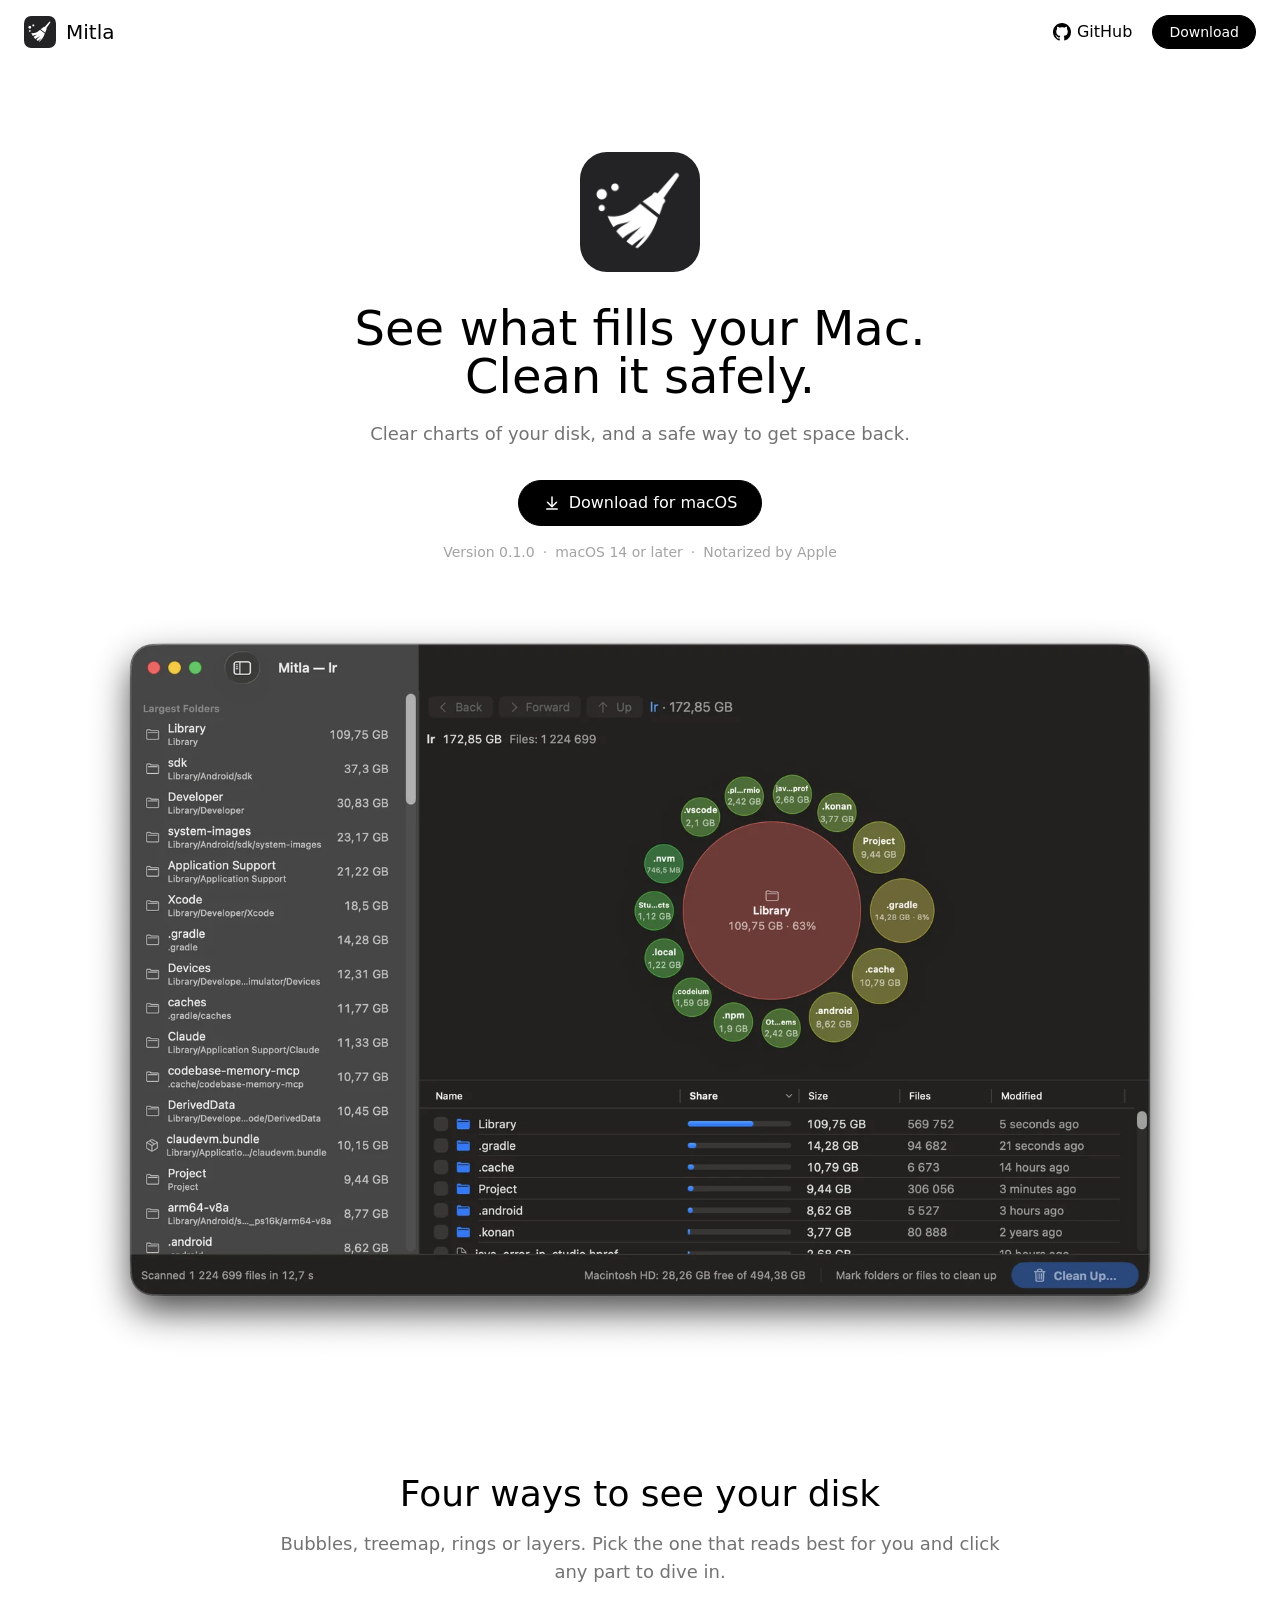
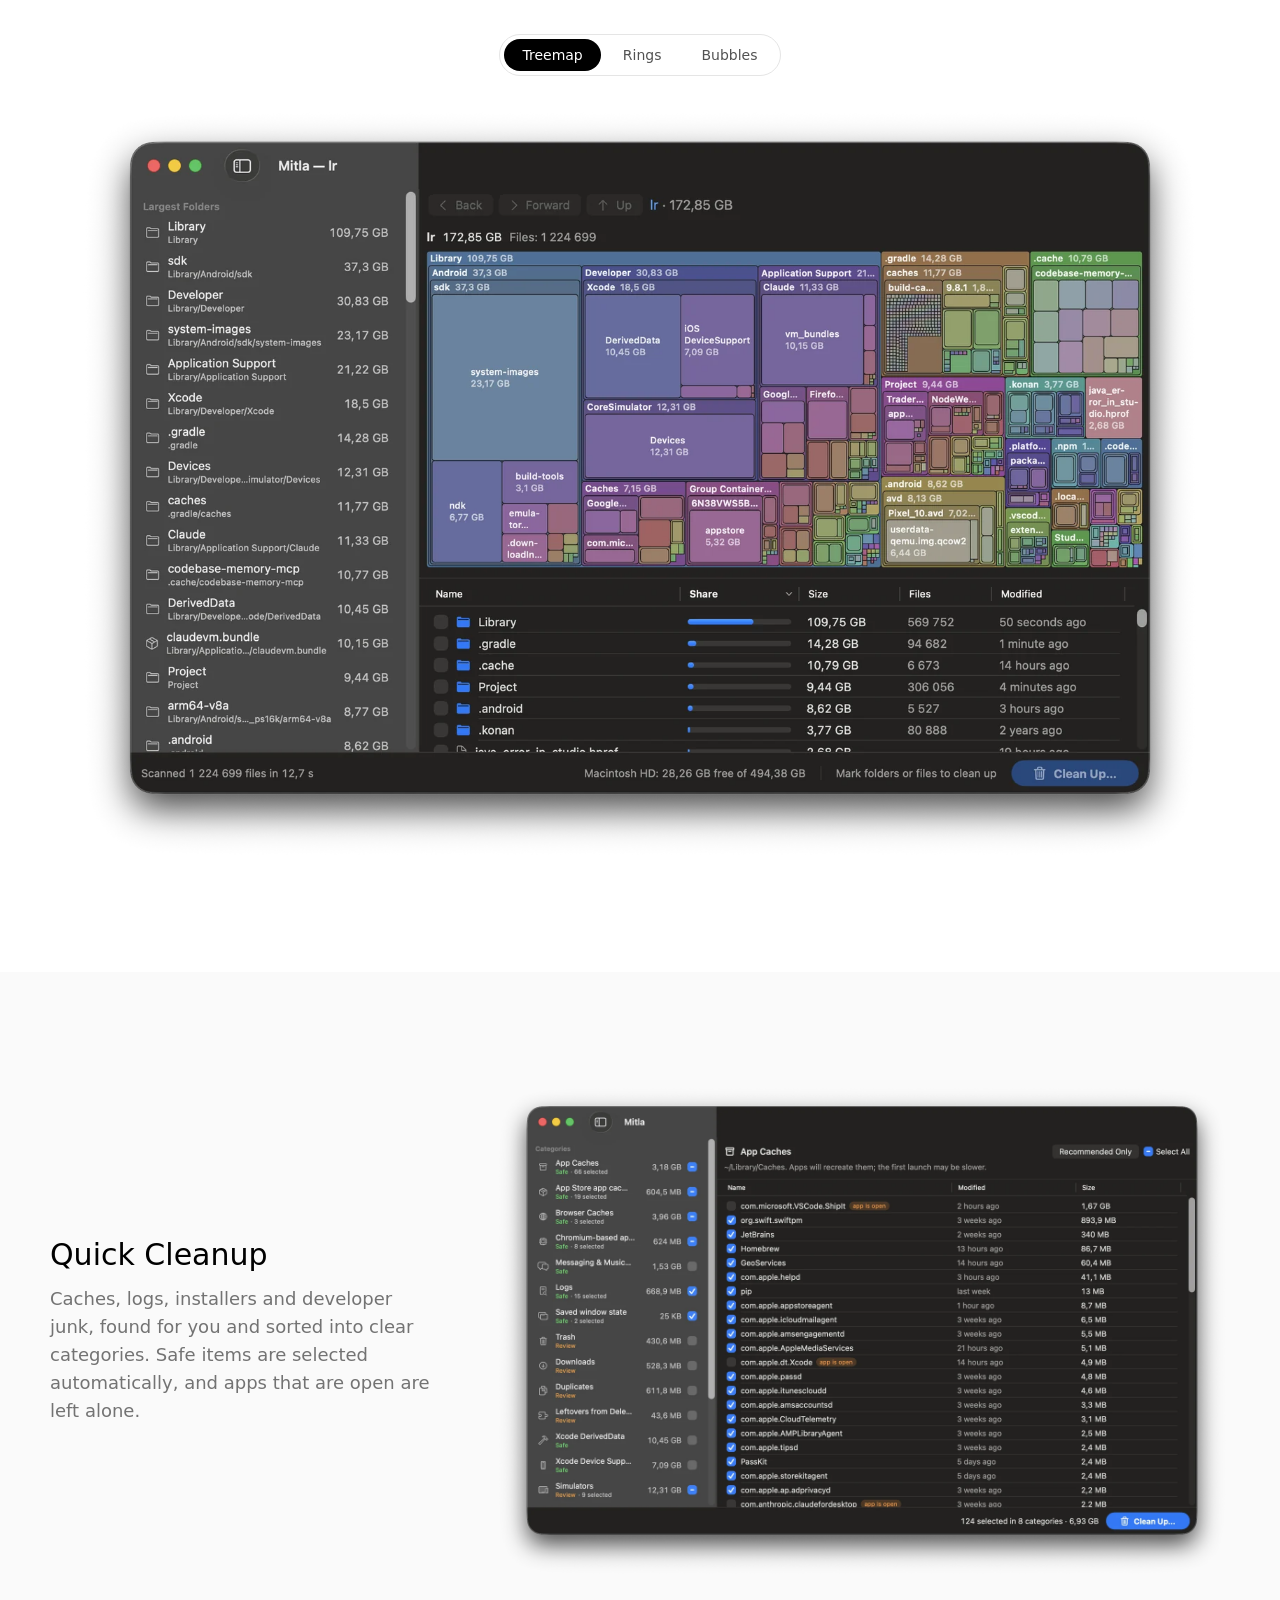
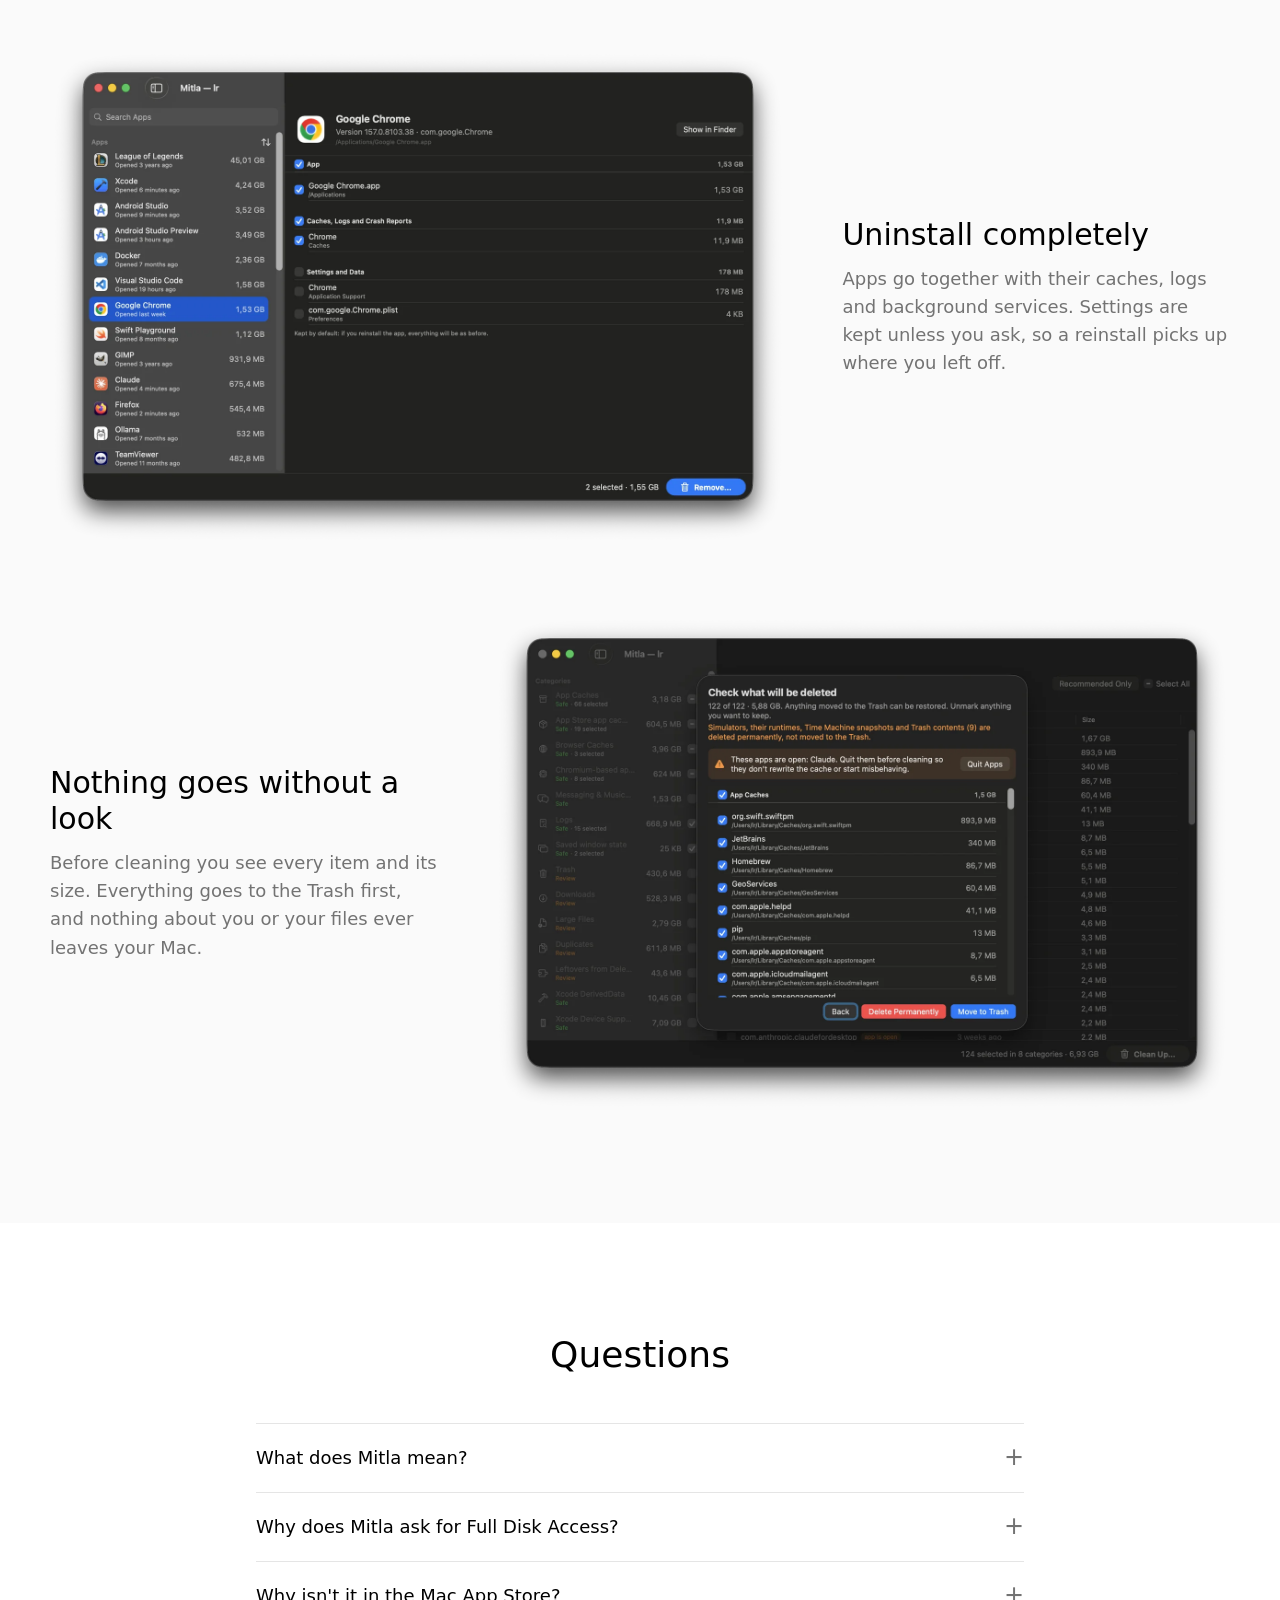
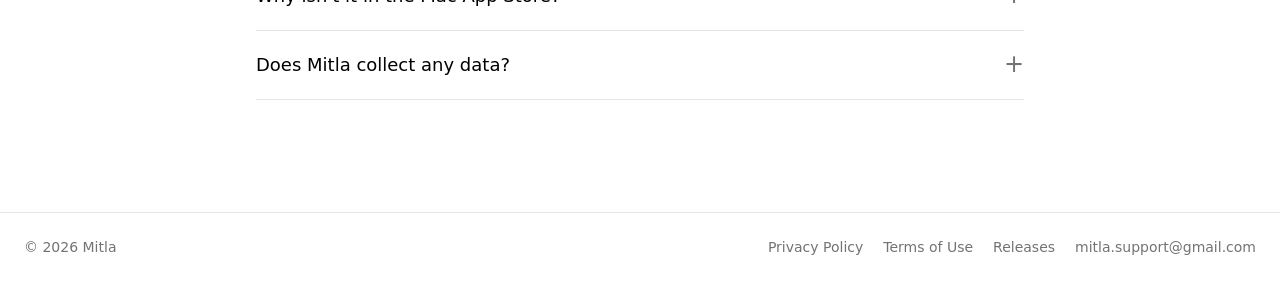
==== index.html @ ab86779f "Update website" ====
<!doctype html>
<html lang="en">
<head>
  <meta charset="utf-8">
  <meta name="viewport" content="width=device-width, initial-scale=1">
  <title>Mitla — see what fills your Mac, clean it safely</title>
  <meta name="description" content="Mitla shows what takes up space on your Mac in clear charts and helps you free it safely: junk, developer caches, old apps and their leftovers.">
  <!-- Репозиторій GitHub, з релізів якого качається DMG. Заміни на свій, наприклад "ruslan/mitla". -->
  <meta name="mitla:repo" content="lepekha/mitla-releases">
  <meta property="og:title" content="Mitla — see what fills your Mac">
  <meta property="og:description" content="Disk space analyzer and safe cleaner for macOS. Private, native, free of tracking.">
  <meta property="og:image" content="og.png">
  <meta property="og:type" content="website">
  <meta name="twitter:card" content="summary_large_image">
  <link rel="icon" href="icon.png">
  <link rel="apple-touch-icon" href="icon.png">
  <link rel="stylesheet" href="style.css">
  <script src="site.js" defer></script>
</head>
<body>
  <header class="nav">
    <div class="wrap">
      <a class="brand" href="./"><img src="icon.png" alt="">Mitla</a>
      <div class="nav-end">
        <a class="text-link" data-repo-link href="https://github.com/">
          <svg viewBox="0 0 16 16" fill="currentColor" aria-hidden="true"><path d="M8 0C3.58 0 0 3.58 0 8c0 3.54 2.29 6.53 5.47 7.59.4.07.55-.17.55-.38 0-.19-.01-.82-.01-1.49-2.01.37-2.53-.49-2.69-.94-.09-.23-.48-.94-.82-1.13-.28-.15-.68-.52-.01-.53.63-.01 1.08.58 1.23.82.72 1.21 1.87.87 2.33.66.07-.52.28-.87.51-1.07-1.78-.2-3.64-.89-3.64-3.95 0-.87.31-1.59.82-2.15-.08-.2-.36-1.02.08-2.12 0 0 .67-.21 2.2.82.64-.18 1.32-.27 2-.27.68 0 1.36.09 2 .27 1.53-1.04 2.2-.82 2.2-.82.44 1.1.16 1.92.08 2.12.51.56.82 1.27.82 2.15 0 3.07-1.87 3.75-3.65 3.95.29.25.54.73.54 1.48 0 1.07-.01 1.93-.01 2.2 0 .21.15.46.55.38A8.013 8.013 0 0016 8c0-4.42-3.58-8-8-8z"/></svg>
          GitHub
        </a>
        <a class="btn btn-black btn-sm" data-download href="#download">Download</a>
      </div>
    </div>
  </header>

  <main>
    <div class="hero wrap" id="download">
      <img class="app-icon" src="icon.png" alt="Mitla icon" width="120" height="120">
      <h1>See what fills your Mac.<br>Clean it safely.</h1>
      <p class="lead">Clear charts of your disk, and a safe way to get space back.</p>
      <div class="actions">
        <a class="btn btn-black" data-download href="#download">
          <svg viewBox="0 0 24 24" fill="none" stroke="currentColor" stroke-width="2" stroke-linecap="round" stroke-linejoin="round" aria-hidden="true"><path d="M12 4v12M6 11l6 6 6-6M5 20h14"/></svg>
          Download for macOS
        </a>
      </div>
      <p class="meta"><span data-version>Version 0.1.0</span><span>macOS 14 or later</span><span>Notarized by Apple</span></p>
      <div class="screenshot">
        <img src="screenshots/bubbles.webp" alt="Mitla showing the contents of a home folder as bubbles" width="2488" height="1670">
      </div>
    </div>

    <section id="charts">
      <div class="wrap">
        <div class="section-head">
          <h2>Four ways to see your disk</h2>
          <p>Bubbles, treemap, rings or layers. Pick the one that reads best for you and click any part to dive in.</p>
        </div>
        <div class="tabs" role="tablist" aria-label="Chart styles">
          <button role="tab" id="tab-treemap" aria-controls="panel-treemap" aria-selected="true">Treemap</button>
          <button role="tab" id="tab-rings" aria-controls="panel-rings" aria-selected="false" tabindex="-1">Rings</button>
          <button role="tab" id="tab-bubbles" aria-controls="panel-bubbles" aria-selected="false" tabindex="-1">Bubbles</button>
        </div>
        <div class="screenshot tab-panels">
          <img role="tabpanel" id="panel-bubbles" aria-labelledby="tab-bubbles" src="screenshots/bubbles.webp" alt="Folders as bubbles, sized by how much space they take" width="2488" height="1670" loading="lazy" hidden>
          <img role="tabpanel" id="panel-treemap" aria-labelledby="tab-treemap" src="screenshots/treemap.webp" alt="Folders as a treemap of nested rectangles" width="2488" height="1670">
          <img role="tabpanel" id="panel-rings" aria-labelledby="tab-rings" src="screenshots/rings.webp" alt="Folders as rings around the selected folder" width="2488" height="1670" loading="lazy" hidden>
        </div>
      </div>
    </section>

    <section class="alt" id="features">
      <div class="wrap">
        <div class="row">
          <div class="row-text">
            <h3>Quick Cleanup</h3>
            <p>Caches, logs, installers and developer junk, found for you and sorted into clear categories. Safe items are selected automatically, and apps that are open are left alone.</p>
          </div>
          <div class="screenshot"><img src="screenshots/cleanup.webp" alt="Quick Cleanup with categories such as app caches, logs and Xcode data" width="2488" height="1670" loading="lazy"></div>
        </div>
        <div class="row flip">
          <div class="row-text">
            <h3>Uninstall completely</h3>
            <p>Apps go together with their caches, logs and background services. Settings are kept unless you ask, so a reinstall picks up where you left off.</p>
          </div>
          <div class="screenshot"><img src="screenshots/uninstall.webp" alt="Removing Google Chrome together with its caches" width="2488" height="1670" loading="lazy"></div>
        </div>
        <div class="row">
          <div class="row-text">
            <h3>Nothing goes without a look</h3>
            <p>Before cleaning you see every item and its size. Everything goes to the Trash first, and nothing about you or your files ever leaves your Mac.</p>
          </div>
          <div class="screenshot"><img src="screenshots/confirm.webp" alt="Confirmation listing everything that will be moved to the Trash" width="2488" height="1670" loading="lazy"></div>
        </div>
      </div>
    </section>

    <section id="faq">
      <div class="wrap">
        <div class="section-head"><h2>Questions</h2></div>
        <div class="faq">
          <details><summary>What does Mitla mean?</summary>
            <p>It's Ukrainian for "broom". Say it "MEET-la".</p></details>
          <details><summary>Why does Mitla ask for Full Disk Access?</summary>
            <p>macOS hides some folders, like Mail and other apps' data, from every app. With Full Disk Access Mitla can show their size too. Without it Mitla still works and simply skips them.</p></details>
          <details><summary>Why isn't it in the Mac App Store?</summary>
            <p>App Store apps run in a sandbox that can't see your whole disk. Mitla is signed with an Apple Developer ID and notarized by Apple, so macOS opens it without warnings.</p></details>
          <details><summary>Does Mitla collect any data?</summary>
            <p>No. It has no analytics or tracking, and goes online only to check for updates. See the <a href="privacy/">Privacy Policy</a>.</p></details>
        </div>
      </div>
    </section>
  </main>

  <footer>
    <div class="wrap">
      <span>© 2026 Mitla</span>
      <nav aria-label="Footer">
        <a href="privacy/">Privacy Policy</a>
        <a href="terms/">Terms of Use</a>
        <a data-releases-link href="https://github.com/">Releases</a>
        <a href="mailto:mitla.support@gmail.com">mitla.support@gmail.com</a>
      </nav>
    </div>
  </footer>
</body>
</html>
---- style.css ----
/* Mitla — сайт за дизайн-системою Ollama (open-design.ai):
   білий фон, лише відтінки сірого, SF Pro Rounded для заголовків, вага не більше 500,
   pill (9999px) для всього інтерактивного, 12px для контейнерів, жодних тіней і градієнтів. */

:root {
  --bg: #ffffff;
  --surface: #fafafa;
  --fg: #000000;
  --fg-2: #262626;
  --fg-3: #525252;
  --muted: #737373;
  --meta: #a3a3a3;
  --border: #e5e5e5;
  --border-strong: #d4d4d4;
  --button-text: #404040;

  --font-display: "SF Pro Rounded", ui-rounded, system-ui, -apple-system, sans-serif;
  --font-body: ui-sans-serif, system-ui, -apple-system, "Apple Color Emoji", "Segoe UI Emoji", "Segoe UI Symbol", "Noto Color Emoji", sans-serif;
  --font-mono: ui-monospace, SFMono-Regular, Menlo, Monaco, Consolas, "Liberation Mono", "Courier New", monospace;

  --radius-md: 12px;
  --radius-pill: 9999px;
  --focus-ring: 0 0 0 3px color-mix(in oklab, #3b82f6, transparent 50%);

  --container-max: 1280px;
  --gutter: 24px;
  --section-y: 112px;
  color-scheme: light;
}

@media (max-width: 1024px) { :root { --gutter: 16px; --section-y: 88px; } }
@media (max-width: 640px)  { :root { --gutter: 16px; --section-y: 48px; } }

* { box-sizing: border-box; }
html { scroll-behavior: smooth; scroll-padding-top: 72px; }
body {
  margin: 0;
  background: var(--bg);
  color: var(--fg);
  font: 400 16px/1.5 var(--font-body);
  -webkit-font-smoothing: antialiased;
}
img { max-width: 100%; display: block; }
[hidden] { display: none !important; }
a { color: var(--fg); text-decoration: underline; text-decoration-color: var(--border-strong); text-underline-offset: 3px; }
a:hover { text-decoration-color: var(--fg); }
:focus-visible { outline: none; box-shadow: var(--focus-ring); border-radius: var(--radius-pill); }
h1, h2, h3 { font-family: var(--font-display); font-weight: 500; letter-spacing: normal; margin: 0; }
strong, b { font-weight: 500; }

.wrap { max-width: var(--container-max); margin: 0 auto; padding: 0 var(--gutter); }

/* ---------- Навігація ---------- */
.nav { position: sticky; top: 0; z-index: 10; background: rgba(255, 255, 255, .92); backdrop-filter: saturate(1.4) blur(12px); -webkit-backdrop-filter: saturate(1.4) blur(12px); }
.nav .wrap { display: flex; align-items: center; gap: 16px; height: 64px; }
.brand { display: flex; align-items: center; gap: 10px; text-decoration: none; font: 500 20px/1 var(--font-display); }
.brand img { width: 32px; height: 32px; border-radius: 22.5%; }
.nav-links { display: flex; gap: 4px; margin-left: 16px; }
.nav-links a { text-decoration: none; padding: 6px 14px; border-radius: var(--radius-pill); }
.nav-links a:hover { background: var(--surface); }
.nav-end { margin-left: auto; display: flex; align-items: center; gap: 20px; }
.nav-end .text-link { text-decoration: none; display: inline-flex; align-items: center; gap: 6px; }
.nav-end .text-link svg { width: 18px; height: 18px; }
@media (max-width: 850px) { .nav-links { display: none; } }
@media (max-width: 480px) { .nav-end .text-link { display: none; } }

/* ---------- Кнопки ---------- */
.btn {
  display: inline-flex; align-items: center; justify-content: center; gap: 8px;
  padding: 10px 24px; border-radius: var(--radius-pill); border: 1px solid transparent;
  font: 500 16px/1.5 var(--font-body); text-decoration: none; white-space: nowrap; cursor: pointer;
}
.btn svg { width: 18px; height: 18px; flex: none; }
.btn-black { background: var(--fg); color: #fff; border-color: var(--fg); }
.btn-black:hover { background: var(--fg-2); border-color: var(--fg-2); }
.btn-black:active { background: var(--button-text); }
.btn-white { background: var(--bg); color: var(--button-text); border-color: var(--border-strong); }
.btn-white:hover { background: var(--surface); }
.btn-sm { padding: 6px 16px; font-size: 14px; line-height: 1.43; }

/* ---------- Герой ---------- */
.hero { text-align: center; padding: 88px 0 0; }
.hero .app-icon { width: 120px; height: 120px; border-radius: 22.5%; margin: 0 auto 32px; }
.hero h1 { font-size: 48px; line-height: 1; }
.hero .lead { font-size: 18px; line-height: 1.56; color: var(--muted); max-width: 600px; margin: 20px auto 32px; }
.actions { display: flex; gap: 12px; justify-content: center; flex-wrap: wrap; }
.meta { margin-top: 16px; color: var(--meta); font-size: 14px; line-height: 1.43; }
.meta span { white-space: nowrap; }
.meta span + span::before { content: "·"; margin: 0 8px; }
@media (max-width: 1024px) { .hero h1 { font-size: 36px; line-height: 1.11; } }
@media (max-width: 640px)  { .hero { padding-top: 48px; } .hero h1 { font-size: 30px; line-height: 1.2; } .hero .app-icon { width: 96px; height: 96px; } }

.screenshot img { width: 100%; height: auto; aspect-ratio: 2488 / 1670; }
.hero .screenshot { margin: 48px auto 0; max-width: 1120px; }

/* ---------- Секції ---------- */
section { padding: var(--section-y) 0; }
section.alt { background: var(--surface); }
.section-head { text-align: center; max-width: 720px; margin: 0 auto 48px; }
.section-head h2 { font-size: 36px; line-height: 1.11; }
.section-head p { color: var(--muted); font-size: 18px; line-height: 1.56; margin: 16px 0 0; }
@media (max-width: 640px) { .section-head h2 { font-size: 30px; line-height: 1.2; } .section-head { margin-bottom: 32px; } }

/* Види графіків: перемикач-пігулка над скріншотом */
.tabs { display: flex; width: fit-content; margin: 0 auto 32px; padding: 4px; gap: 4px; border: 1px solid var(--border); border-radius: var(--radius-pill); }
.tabs [role="tab"] { appearance: none; border: 0; background: none; cursor: pointer; padding: 6px 18px; border-radius: var(--radius-pill); font: 500 14px/1.43 var(--font-body); color: var(--fg-3); }
.tabs [role="tab"]:hover { background: var(--surface); color: var(--fg); }
.tabs [role="tab"][aria-selected="true"] { background: var(--fg); color: #fff; }
.tab-panels { max-width: 1120px; margin: 0 auto; }

/* Функції: текст і скріншот поруч, через рядок дзеркально */
.row { display: grid; grid-template-columns: minmax(0, 1fr) minmax(0, 1.9fr); gap: 56px; align-items: center; max-width: 1180px; margin: 0 auto; }
.row + .row { margin-top: 72px; }
.row.flip { grid-template-columns: minmax(0, 1.9fr) minmax(0, 1fr); }
.row.flip .row-text { order: 2; }
.row-text h3 { font-size: 30px; line-height: 1.2; }
.row-text p { margin: 12px 0 0; color: var(--muted); font-size: 18px; line-height: 1.56; }
@media (max-width: 900px) {
  .row { grid-template-columns: 1fr; gap: 20px; text-align: center; }
  .row.flip { grid-template-columns: 1fr; }
  .row.flip .row-text { order: 0; }
  .row + .row { margin-top: 56px; }
  .row-text p { max-width: 560px; margin-left: auto; margin-right: auto; }
}

/* FAQ */
.faq { max-width: 768px; margin: 0 auto; border-top: 1px solid var(--border); }
.faq details { border-bottom: 1px solid var(--border); }
.faq summary { list-style: none; cursor: pointer; padding: 20px 0; font-size: 18px; line-height: 1.56; display: flex; justify-content: space-between; gap: 16px; }
.faq summary::-webkit-details-marker { display: none; }
.faq summary::after { content: "+"; color: var(--muted); font: 400 24px/1.1 var(--font-display); }
.faq details[open] summary::after { content: "−"; }
.faq details p { margin: 0 0 20px; color: var(--muted); }

/* Підвал: один рядок */
footer { border-top: 1px solid var(--border); }
footer .wrap { display: flex; flex-wrap: wrap; align-items: center; gap: 8px 24px; padding-top: 24px; padding-bottom: 24px; color: var(--muted); font-size: 14px; }
footer nav { display: flex; flex-wrap: wrap; gap: 4px 20px; margin-left: auto; }
footer a { color: var(--muted); text-decoration: none; }
footer a:hover { color: var(--fg); }
@media (max-width: 640px) { footer nav { margin-left: 0; } }

/* Юридичні сторінки */
.legal { max-width: 768px; margin: 0 auto; padding: 64px var(--gutter) var(--section-y); }
.legal h1 { font-size: 48px; line-height: 1; margin-bottom: 16px; }
.legal h2 { font-size: 24px; line-height: 1.33; margin: 40px 0 8px; }
.legal p, .legal li { color: var(--fg-3); }
.legal hr { border: 0; border-top: 1px solid var(--border); margin: 64px 0; }
@media (max-width: 640px) { .legal h1 { font-size: 30px; line-height: 1.2; } }

/* 404 */
.notfound { text-align: center; padding: 160px var(--gutter); }
.notfound h1 { font-size: 48px; line-height: 1; }
.notfound p { color: var(--muted); margin: 16px 0 32px; font-size: 18px; }
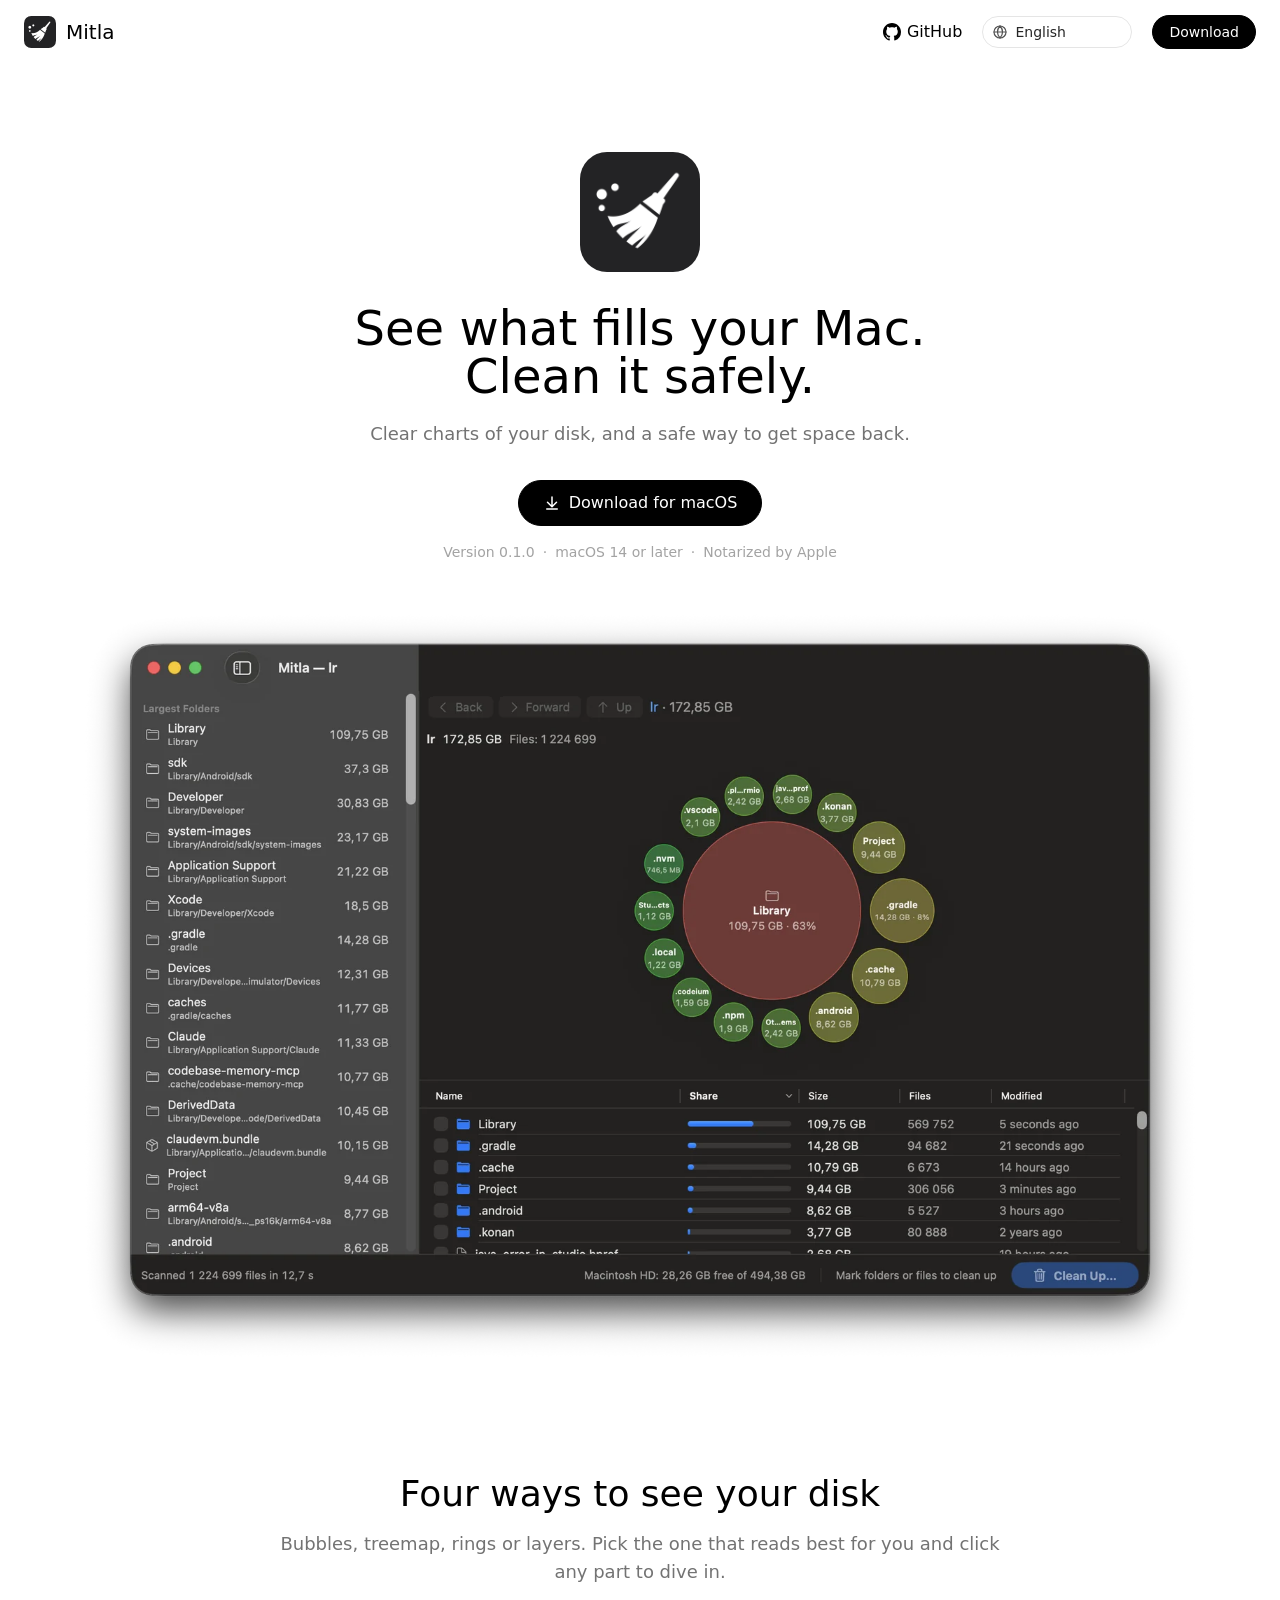
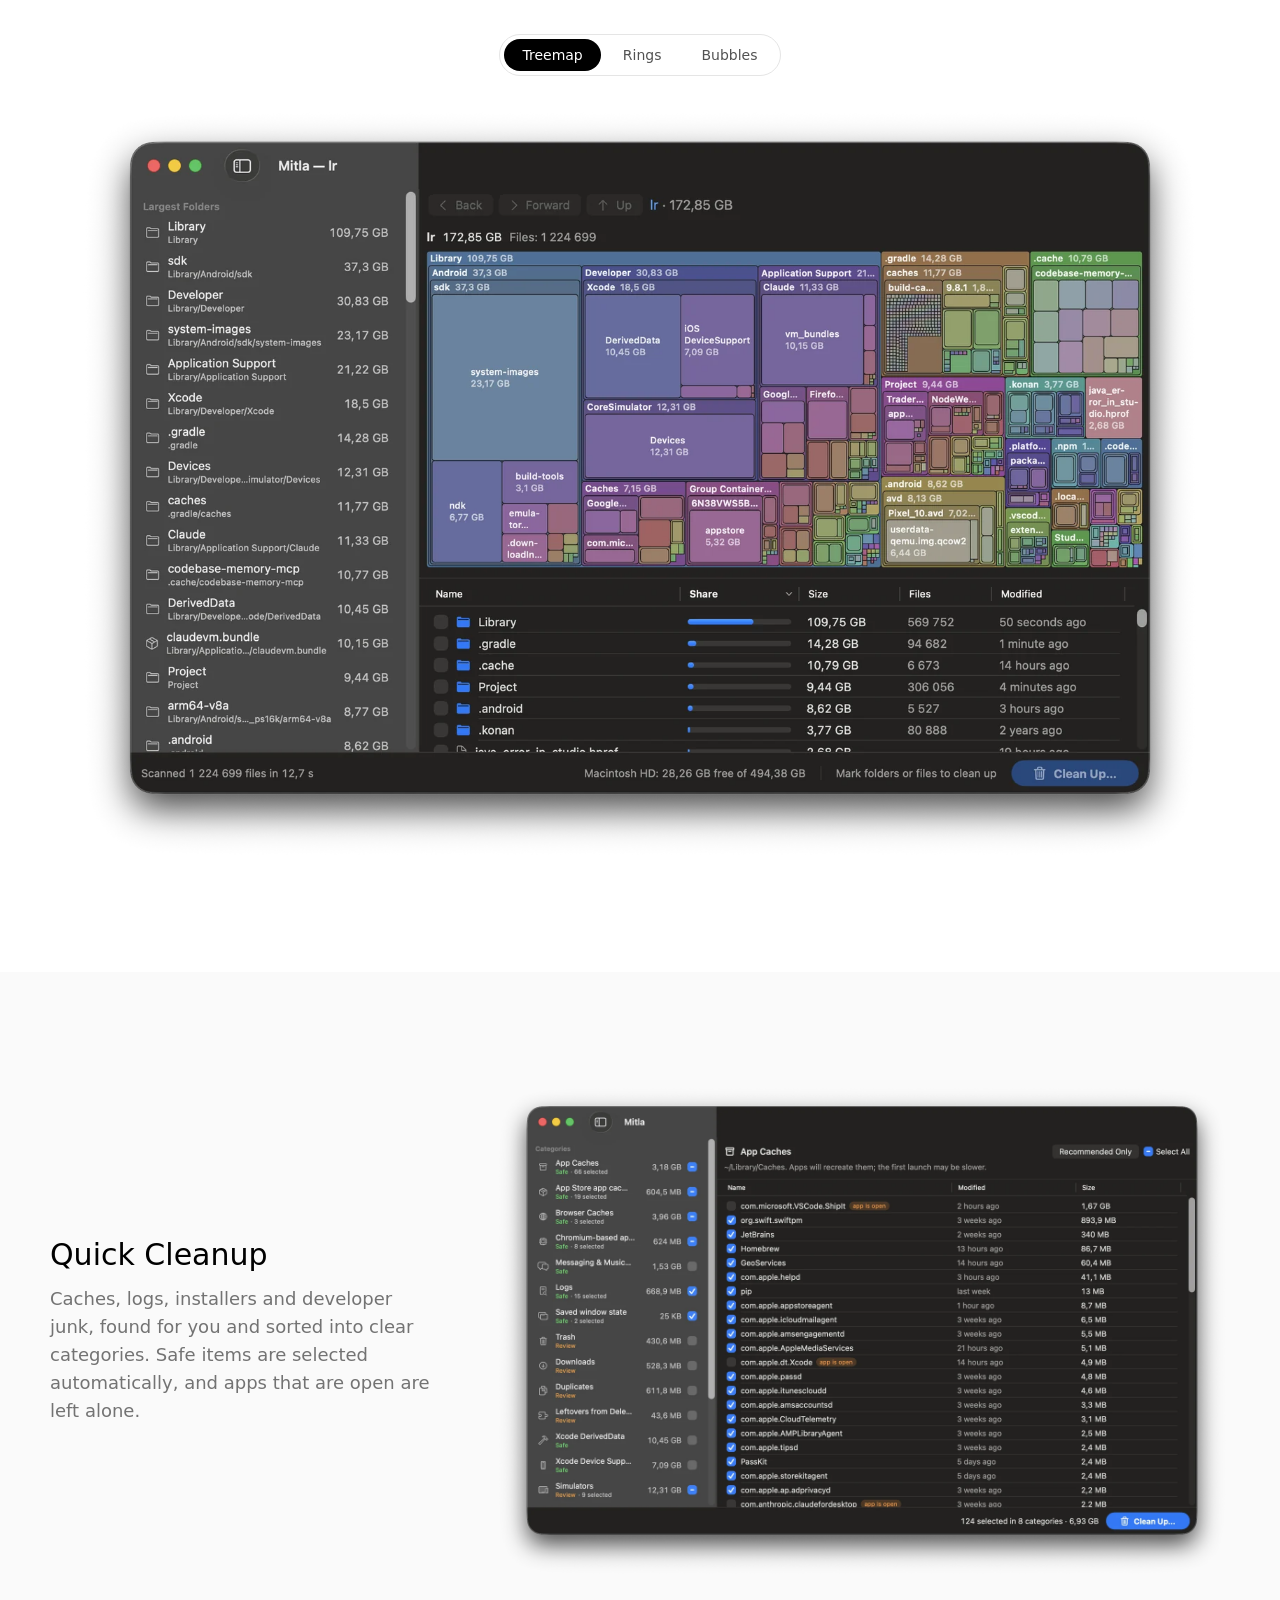
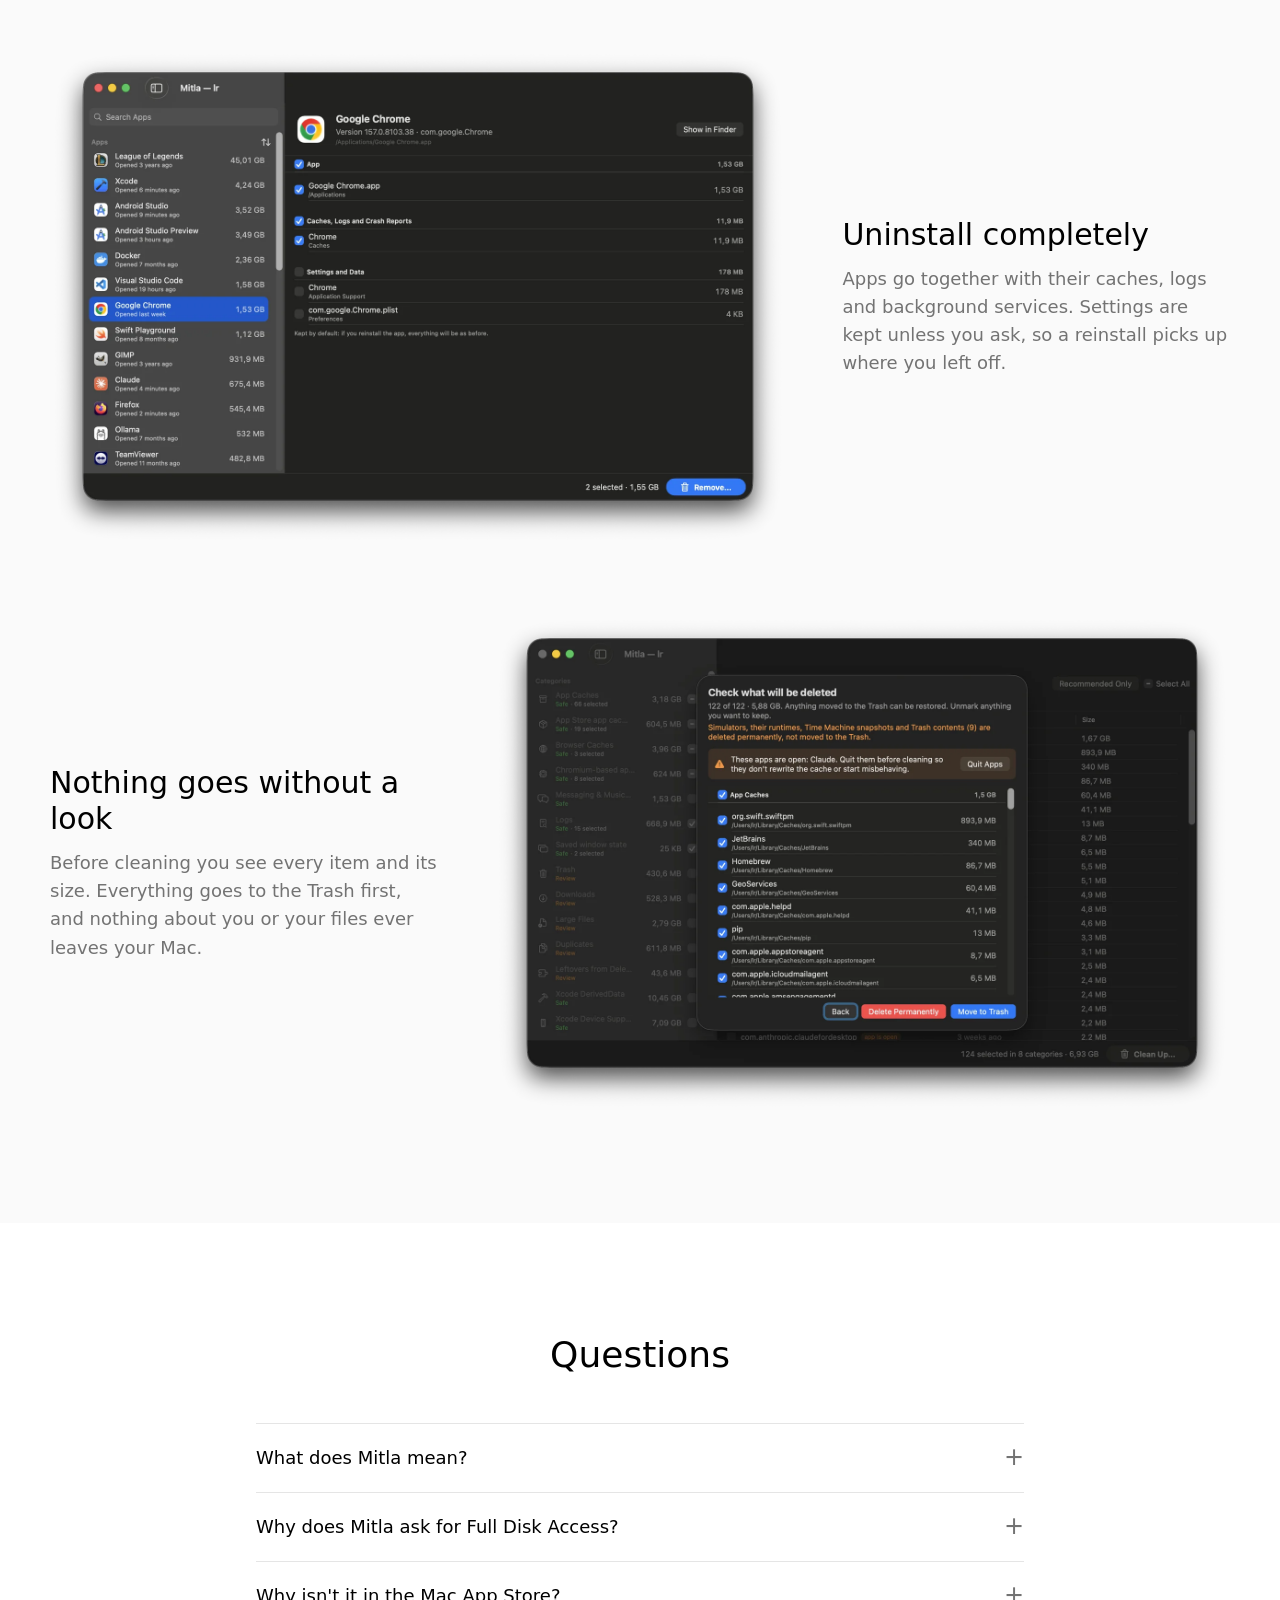
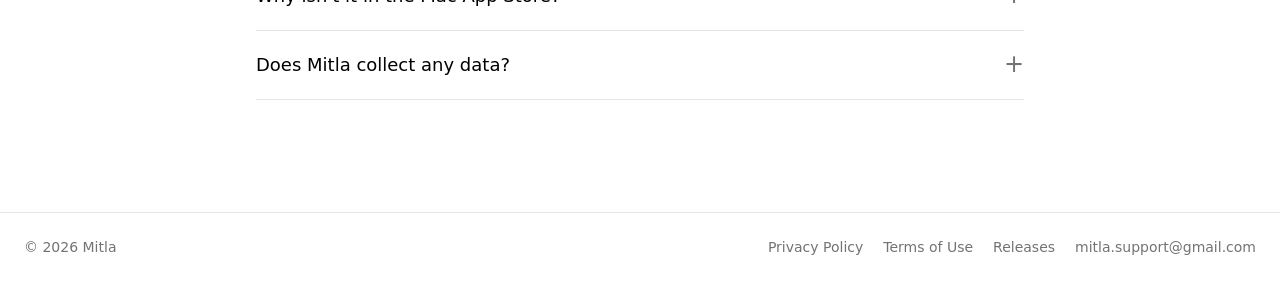
==== commit 1b4d4d5b: "Update website" ====
--- a/index.html
+++ b/index.html
@@ -15,6 +15,7 @@
   <link rel="icon" href="icon.png">
   <link rel="apple-touch-icon" href="icon.png">
   <link rel="stylesheet" href="style.css">
+  <script src="i18n.js" defer></script>
   <script src="site.js" defer></script>
 </head>
 <body>
@@ -26,7 +27,12 @@
           <svg viewBox="0 0 16 16" fill="currentColor" aria-hidden="true"><path d="M8 0C3.58 0 0 3.58 0 8c0 3.54 2.29 6.53 5.47 7.59.4.07.55-.17.55-.38 0-.19-.01-.82-.01-1.49-2.01.37-2.53-.49-2.69-.94-.09-.23-.48-.94-.82-1.13-.28-.15-.68-.52-.01-.53.63-.01 1.08.58 1.23.82.72 1.21 1.87.87 2.33.66.07-.52.28-.87.51-1.07-1.78-.2-3.64-.89-3.64-3.95 0-.87.31-1.59.82-2.15-.08-.2-.36-1.02.08-2.12 0 0 .67-.21 2.2.82.64-.18 1.32-.27 2-.27.68 0 1.36.09 2 .27 1.53-1.04 2.2-.82 2.2-.82.44 1.1.16 1.92.08 2.12.51.56.82 1.27.82 2.15 0 3.07-1.87 3.75-3.65 3.95.29.25.54.73.54 1.48 0 1.07-.01 1.93-.01 2.2 0 .21.15.46.55.38A8.013 8.013 0 0016 8c0-4.42-3.58-8-8-8z"/></svg>
           GitHub
         </a>
-        <a class="btn btn-black btn-sm" data-download href="#download">Download</a>
+        <label class="lang">
+          <span class="visually-hidden" data-i18n="language">Language</span>
+          <svg viewBox="0 0 24 24" fill="none" stroke="currentColor" stroke-width="1.8" stroke-linecap="round" aria-hidden="true"><circle cx="12" cy="12" r="9"/><path d="M3 12h18M12 3c2.5 2.7 3.8 5.7 3.8 9s-1.3 6.3-3.8 9c-2.5-2.7-3.8-5.7-3.8-9S9.5 5.7 12 3z"/></svg>
+          <select id="lang-select"></select>
+        </label>
+        <a class="btn btn-black btn-sm" data-download href="#download" data-i18n="download">Download</a>
       </div>
     </div>
   </header>
@@ -34,15 +40,15 @@
   <main>
     <div class="hero wrap" id="download">
       <img class="app-icon" src="icon.png" alt="Mitla icon" width="120" height="120">
-      <h1>See what fills your Mac.<br>Clean it safely.</h1>
-      <p class="lead">Clear charts of your disk, and a safe way to get space back.</p>
+      <h1 data-i18n-html="h1">See what fills your Mac.<br>Clean it safely.</h1>
+      <p class="lead" data-i18n="lead">Clear charts of your disk, and a safe way to get space back.</p>
       <div class="actions">
         <a class="btn btn-black" data-download href="#download">
           <svg viewBox="0 0 24 24" fill="none" stroke="currentColor" stroke-width="2" stroke-linecap="round" stroke-linejoin="round" aria-hidden="true"><path d="M12 4v12M6 11l6 6 6-6M5 20h14"/></svg>
-          Download for macOS
+          <span data-i18n="downloadMac">Download for macOS</span>
         </a>
       </div>
-      <p class="meta"><span data-version>Version 0.1.0</span><span>macOS 14 or later</span><span>Notarized by Apple</span></p>
+      <p class="meta"><span data-version>Version 0.1.0</span><span data-i18n="requires">macOS 14 or later</span><span data-i18n="notarized">Notarized by Apple</span></p>
       <div class="screenshot">
         <img src="screenshots/bubbles.webp" alt="Mitla showing the contents of a home folder as bubbles" width="2488" height="1670">
       </div>
@@ -51,13 +57,13 @@
     <section id="charts">
       <div class="wrap">
         <div class="section-head">
-          <h2>Four ways to see your disk</h2>
-          <p>Bubbles, treemap, rings or layers. Pick the one that reads best for you and click any part to dive in.</p>
+          <h2 data-i18n="chartsTitle">Four ways to see your disk</h2>
+          <p data-i18n="chartsText">Bubbles, treemap, rings or layers. Pick the one that reads best for you and click any part to dive in.</p>
         </div>
         <div class="tabs" role="tablist" aria-label="Chart styles">
-          <button role="tab" id="tab-treemap" aria-controls="panel-treemap" aria-selected="true">Treemap</button>
-          <button role="tab" id="tab-rings" aria-controls="panel-rings" aria-selected="false" tabindex="-1">Rings</button>
-          <button role="tab" id="tab-bubbles" aria-controls="panel-bubbles" aria-selected="false" tabindex="-1">Bubbles</button>
+          <button role="tab" id="tab-treemap" aria-controls="panel-treemap" aria-selected="true" data-i18n="tabTreemap">Treemap</button>
+          <button role="tab" id="tab-rings" aria-controls="panel-rings" aria-selected="false" tabindex="-1" data-i18n="tabRings">Rings</button>
+          <button role="tab" id="tab-bubbles" aria-controls="panel-bubbles" aria-selected="false" tabindex="-1" data-i18n="tabBubbles">Bubbles</button>
         </div>
         <div class="screenshot tab-panels">
           <img role="tabpanel" id="panel-bubbles" aria-labelledby="tab-bubbles" src="screenshots/bubbles.webp" alt="Folders as bubbles, sized by how much space they take" width="2488" height="1670" loading="lazy" hidden>
@@ -71,22 +77,22 @@
       <div class="wrap">
         <div class="row">
           <div class="row-text">
-            <h3>Quick Cleanup</h3>
-            <p>Caches, logs, installers and developer junk, found for you and sorted into clear categories. Safe items are selected automatically, and apps that are open are left alone.</p>
+            <h3 data-i18n="cleanupTitle">Quick Cleanup</h3>
+            <p data-i18n="cleanupText">Caches, logs, installers and developer junk, found for you and sorted into clear categories. Safe items are selected automatically, and apps that are open are left alone.</p>
           </div>
           <div class="screenshot"><img src="screenshots/cleanup.webp" alt="Quick Cleanup with categories such as app caches, logs and Xcode data" width="2488" height="1670" loading="lazy"></div>
         </div>
         <div class="row flip">
           <div class="row-text">
-            <h3>Uninstall completely</h3>
-            <p>Apps go together with their caches, logs and background services. Settings are kept unless you ask, so a reinstall picks up where you left off.</p>
+            <h3 data-i18n="uninstallTitle">Uninstall completely</h3>
+            <p data-i18n="uninstallText">Apps go together with their caches, logs and background services. Settings are kept unless you ask, so a reinstall picks up where you left off.</p>
           </div>
           <div class="screenshot"><img src="screenshots/uninstall.webp" alt="Removing Google Chrome together with its caches" width="2488" height="1670" loading="lazy"></div>
         </div>
         <div class="row">
           <div class="row-text">
-            <h3>Nothing goes without a look</h3>
-            <p>Before cleaning you see every item and its size. Everything goes to the Trash first, and nothing about you or your files ever leaves your Mac.</p>
+            <h3 data-i18n="safeTitle">Nothing goes without a look</h3>
+            <p data-i18n="safeText">Before cleaning you see every item and its size. Everything goes to the Trash first, and nothing about you or your files ever leaves your Mac.</p>
           </div>
           <div class="screenshot"><img src="screenshots/confirm.webp" alt="Confirmation listing everything that will be moved to the Trash" width="2488" height="1670" loading="lazy"></div>
         </div>
@@ -95,16 +101,16 @@
 
     <section id="faq">
       <div class="wrap">
-        <div class="section-head"><h2>Questions</h2></div>
+        <div class="section-head"><h2 data-i18n="faqTitle">Questions</h2></div>
         <div class="faq">
-          <details><summary>What does Mitla mean?</summary>
-            <p>It's Ukrainian for "broom". Say it "MEET-la".</p></details>
-          <details><summary>Why does Mitla ask for Full Disk Access?</summary>
-            <p>macOS hides some folders, like Mail and other apps' data, from every app. With Full Disk Access Mitla can show their size too. Without it Mitla still works and simply skips them.</p></details>
-          <details><summary>Why isn't it in the Mac App Store?</summary>
-            <p>App Store apps run in a sandbox that can't see your whole disk. Mitla is signed with an Apple Developer ID and notarized by Apple, so macOS opens it without warnings.</p></details>
-          <details><summary>Does Mitla collect any data?</summary>
-            <p>No. It has no analytics or tracking, and goes online only to check for updates. See the <a href="privacy/">Privacy Policy</a>.</p></details>
+          <details><summary data-i18n="q1">What does Mitla mean?</summary>
+            <p data-i18n="a1">It's Ukrainian for "broom". Say it "MEET-la".</p></details>
+          <details><summary data-i18n="q2">Why does Mitla ask for Full Disk Access?</summary>
+            <p data-i18n="a2">macOS hides some folders, like Mail and other apps' data, from every app. With Full Disk Access Mitla can show their size too. Without it Mitla still works and simply skips them.</p></details>
+          <details><summary data-i18n="q3">Why isn't it in the Mac App Store?</summary>
+            <p data-i18n="a3">App Store apps run in a sandbox that can't see your whole disk. Mitla is signed with an Apple Developer ID and notarized by Apple. On first launch macOS only asks once to confirm an app from the internet and notes that Apple found no malicious software.</p></details>
+          <details><summary data-i18n="q4">Does Mitla collect any data?</summary>
+            <p data-i18n-html="a4">No. It has no analytics or tracking, and goes online only to check for updates. See the <a href="privacy/">Privacy Policy</a>.</p></details>
         </div>
       </div>
     </section>
@@ -114,9 +120,9 @@
     <div class="wrap">
       <span>© 2026 Mitla</span>
       <nav aria-label="Footer">
-        <a href="privacy/">Privacy Policy</a>
-        <a href="terms/">Terms of Use</a>
-        <a data-releases-link href="https://github.com/">Releases</a>
+        <a href="privacy/" data-i18n="privacy">Privacy Policy</a>
+        <a href="terms/" data-i18n="terms">Terms of Use</a>
+        <a data-releases-link href="https://github.com/" data-i18n="releases">Releases</a>
         <a href="mailto:mitla.support@gmail.com">mitla.support@gmail.com</a>
       </nav>
     </div>
--- a/style.css
+++ b/style.css
@@ -63,6 +63,13 @@
 .nav-end .text-link svg { width: 18px; height: 18px; }
 @media (max-width: 850px) { .nav-links { display: none; } }
 @media (max-width: 480px) { .nav-end .text-link { display: none; } }
+.lang { position: relative; display: inline-flex; align-items: center; color: var(--fg-3); cursor: pointer; }
+.lang svg { position: absolute; left: 10px; width: 16px; height: 16px; pointer-events: none; }
+.lang select { appearance: none; -webkit-appearance: none; font: inherit; font-size: 14px; line-height: 1.43; color: var(--fg-2); background: transparent; border: 1px solid var(--border); border-radius: var(--radius-pill); padding: 5px 14px 5px 32px; cursor: pointer; max-width: 150px; }
+.lang select:hover { border-color: var(--border-strong); }
+.lang select:focus-visible { outline: none; box-shadow: var(--focus-ring); }
+@media (max-width: 480px) { .lang select { max-width: 120px; padding-right: 10px; } }
+.visually-hidden { position: absolute !important; width: 1px; height: 1px; padding: 0; margin: -1px; overflow: hidden; clip: rect(0 0 0 0); white-space: nowrap; border: 0; }
 
 /* ---------- Кнопки ---------- */
 .btn {
@@ -84,7 +91,7 @@
 .hero h1 { font-size: 48px; line-height: 1; }
 .hero .lead { font-size: 18px; line-height: 1.56; color: var(--muted); max-width: 600px; margin: 20px auto 32px; }
 .actions { display: flex; gap: 12px; justify-content: center; flex-wrap: wrap; }
-.meta { margin-top: 16px; color: var(--meta); font-size: 14px; line-height: 1.43; }
+.meta { display: flex; flex-wrap: wrap; justify-content: center; row-gap: 2px; margin-top: 16px; color: var(--meta); font-size: 14px; line-height: 1.43; }
 .meta span { white-space: nowrap; }
 .meta span + span::before { content: "·"; margin: 0 8px; }
 @media (max-width: 1024px) { .hero h1 { font-size: 36px; line-height: 1.11; } }
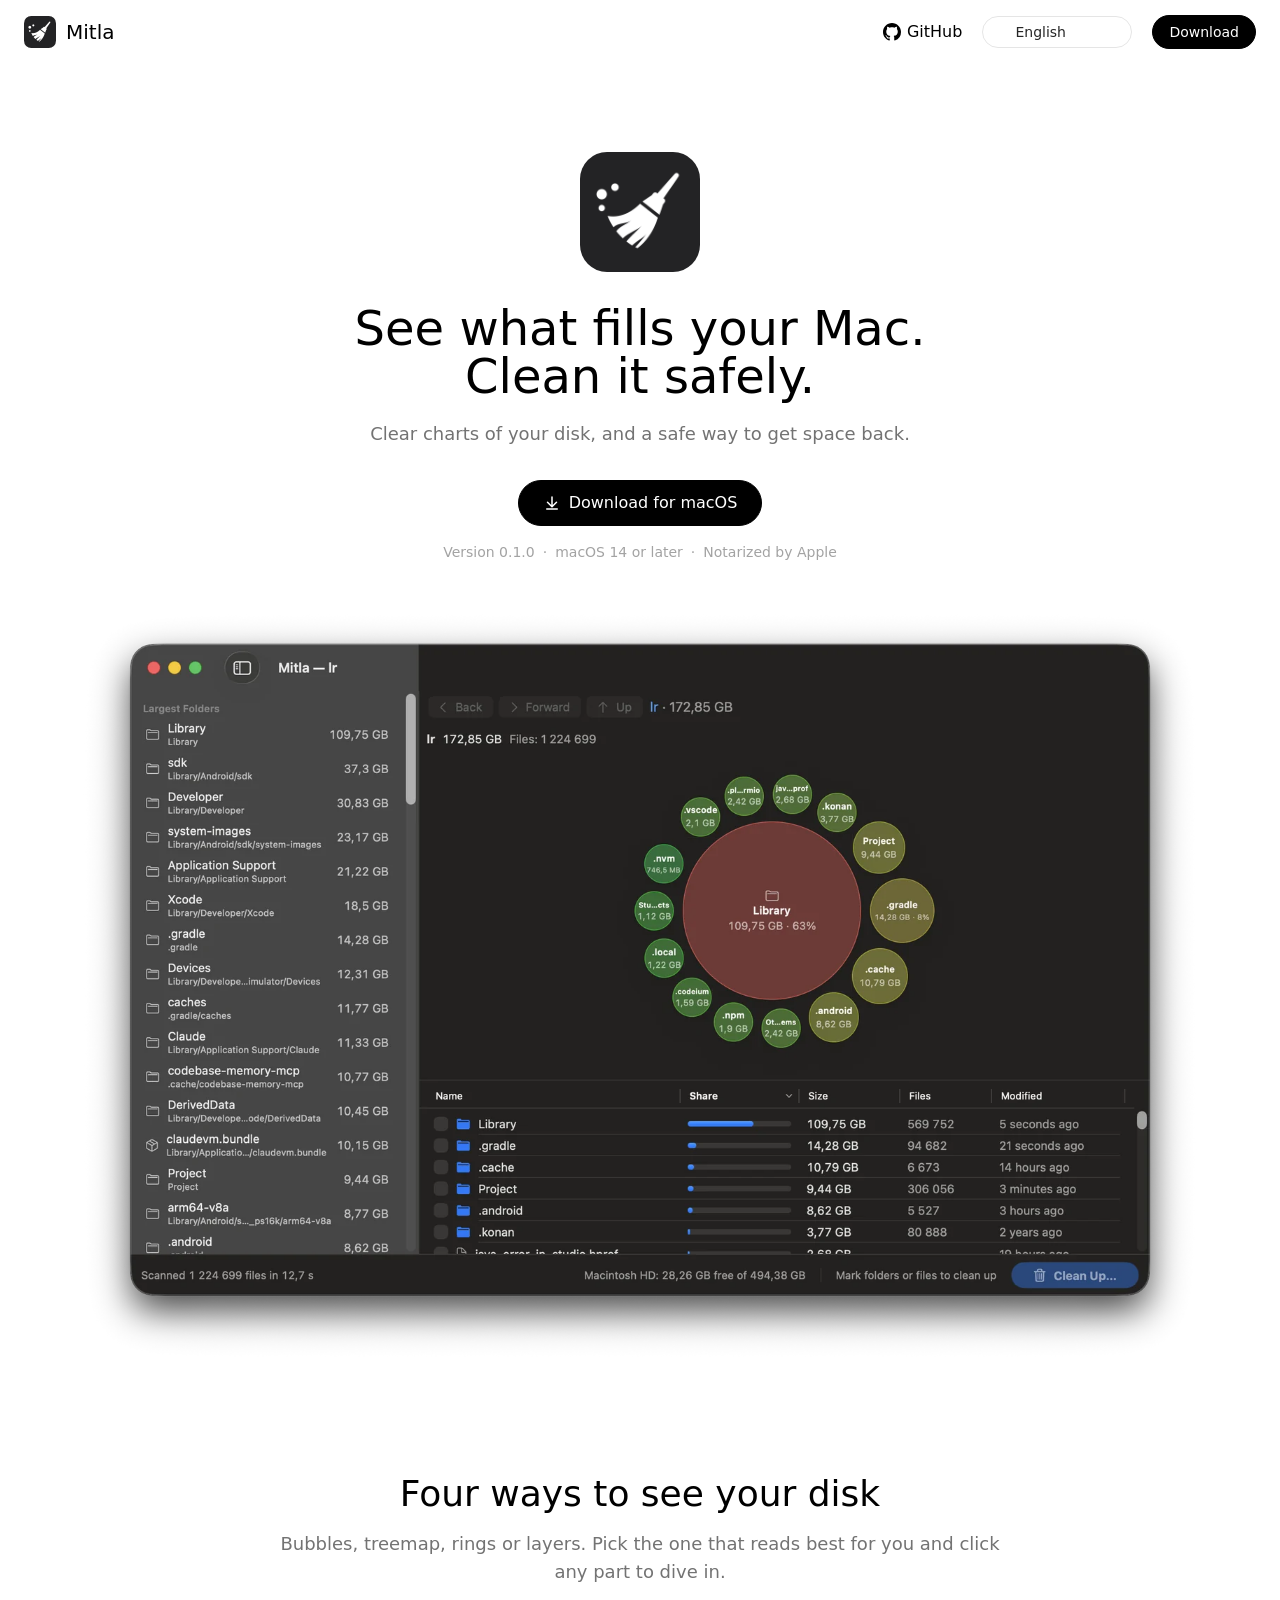
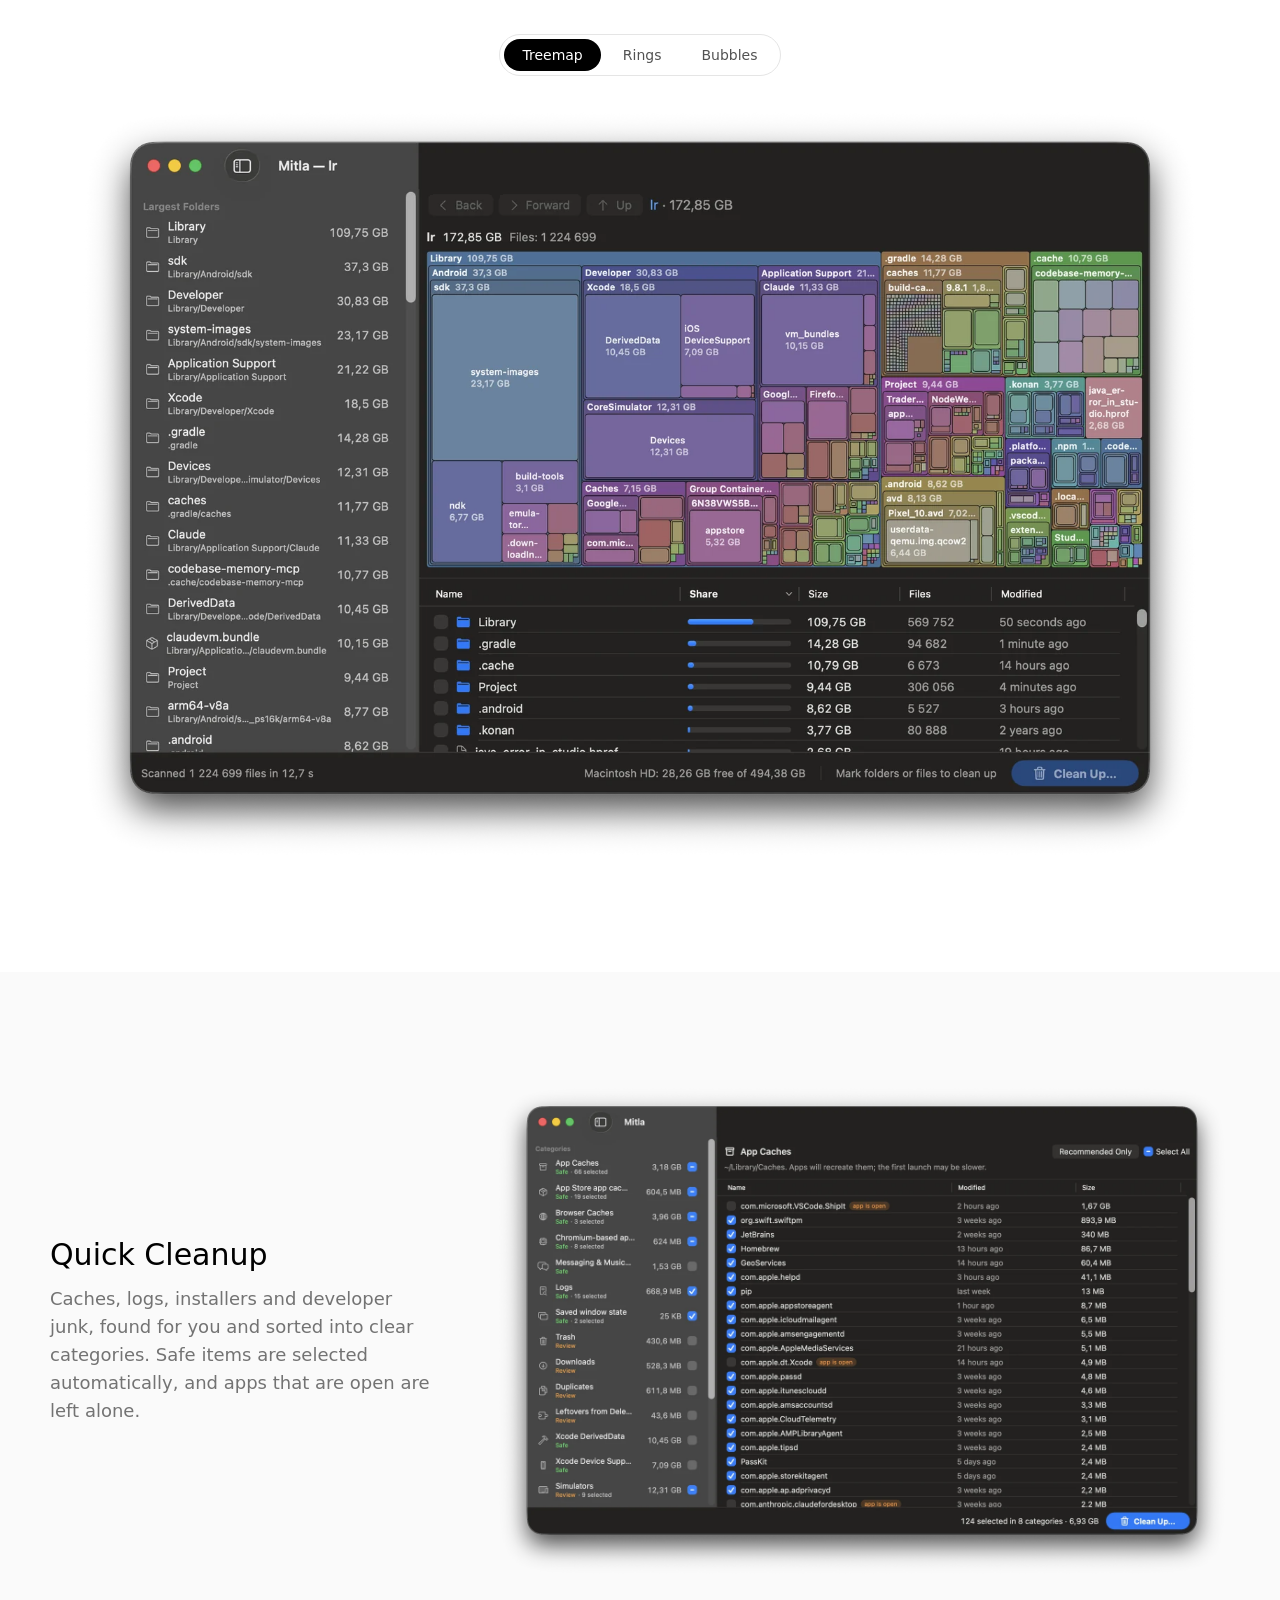
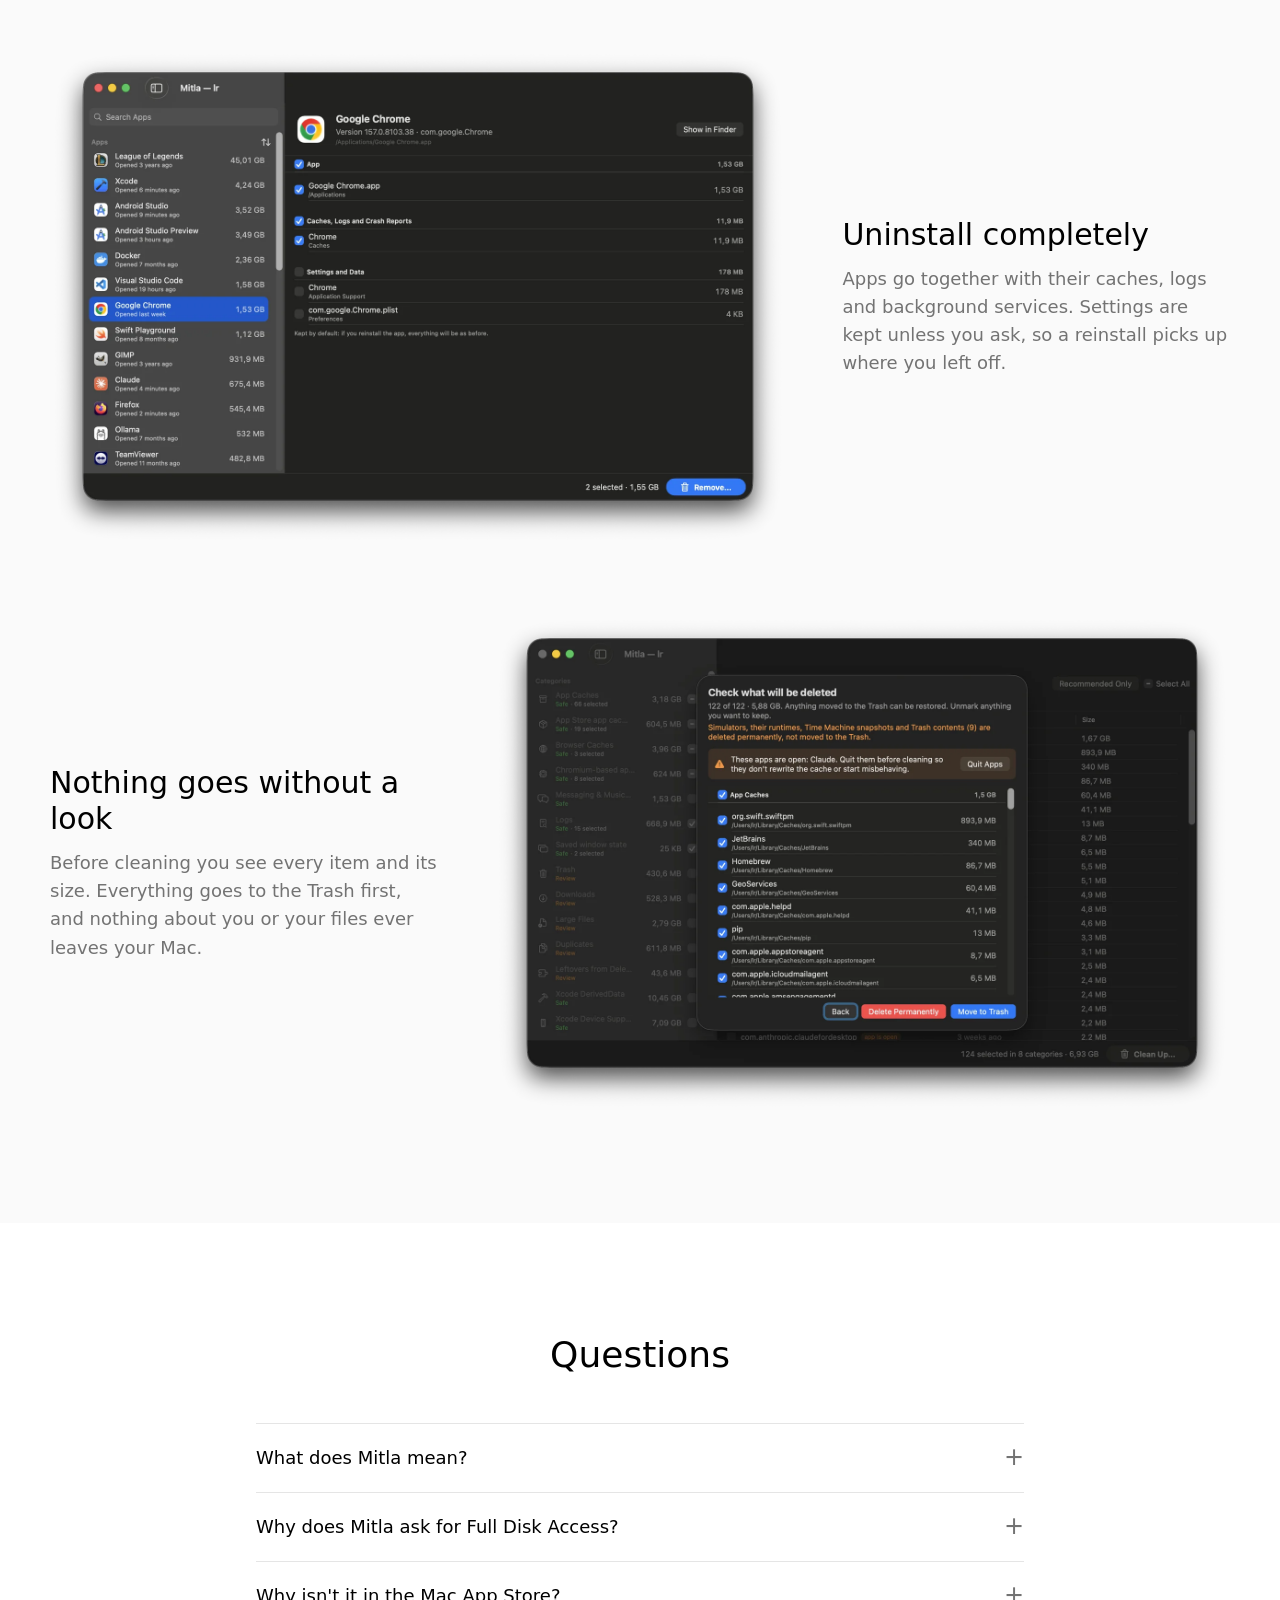
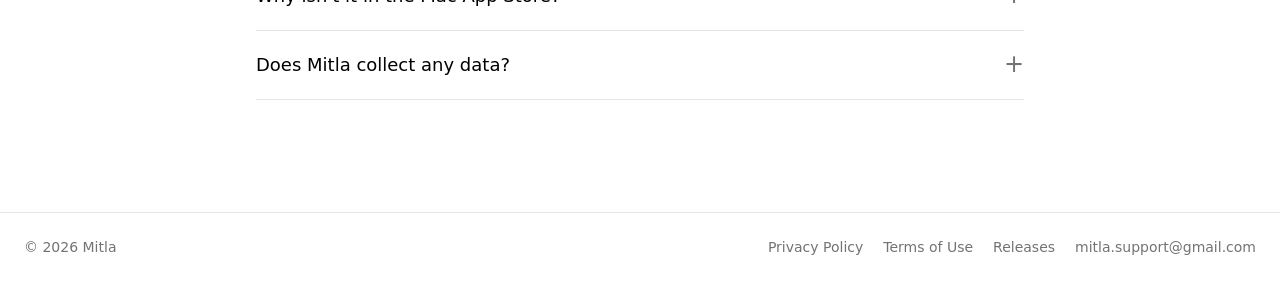
==== commit 300a8543: "Update website" ====
--- a/index.html
+++ b/index.html
@@ -14,9 +14,9 @@
   <meta name="twitter:card" content="summary_large_image">
   <link rel="icon" href="icon.png">
   <link rel="apple-touch-icon" href="icon.png">
-  <link rel="stylesheet" href="style.css">
-  <script src="i18n.js" defer></script>
-  <script src="site.js" defer></script>
+  <link rel="stylesheet" href="style.css?v=3">
+  <script src="i18n.js?v=4" defer></script>
+  <script src="site.js?v=3" defer></script>
 </head>
 <body>
   <header class="nav">
@@ -29,8 +29,7 @@
         </a>
         <label class="lang">
           <span class="visually-hidden" data-i18n="language">Language</span>
-          <svg viewBox="0 0 24 24" fill="none" stroke="currentColor" stroke-width="1.8" stroke-linecap="round" aria-hidden="true"><circle cx="12" cy="12" r="9"/><path d="M3 12h18M12 3c2.5 2.7 3.8 5.7 3.8 9s-1.3 6.3-3.8 9c-2.5-2.7-3.8-5.7-3.8-9S9.5 5.7 12 3z"/></svg>
-          <select id="lang-select"></select>
+          <select id="lang-select"><option value="en">en</option></select>
         </label>
         <a class="btn btn-black btn-sm" data-download href="#download" data-i18n="download">Download</a>
       </div>
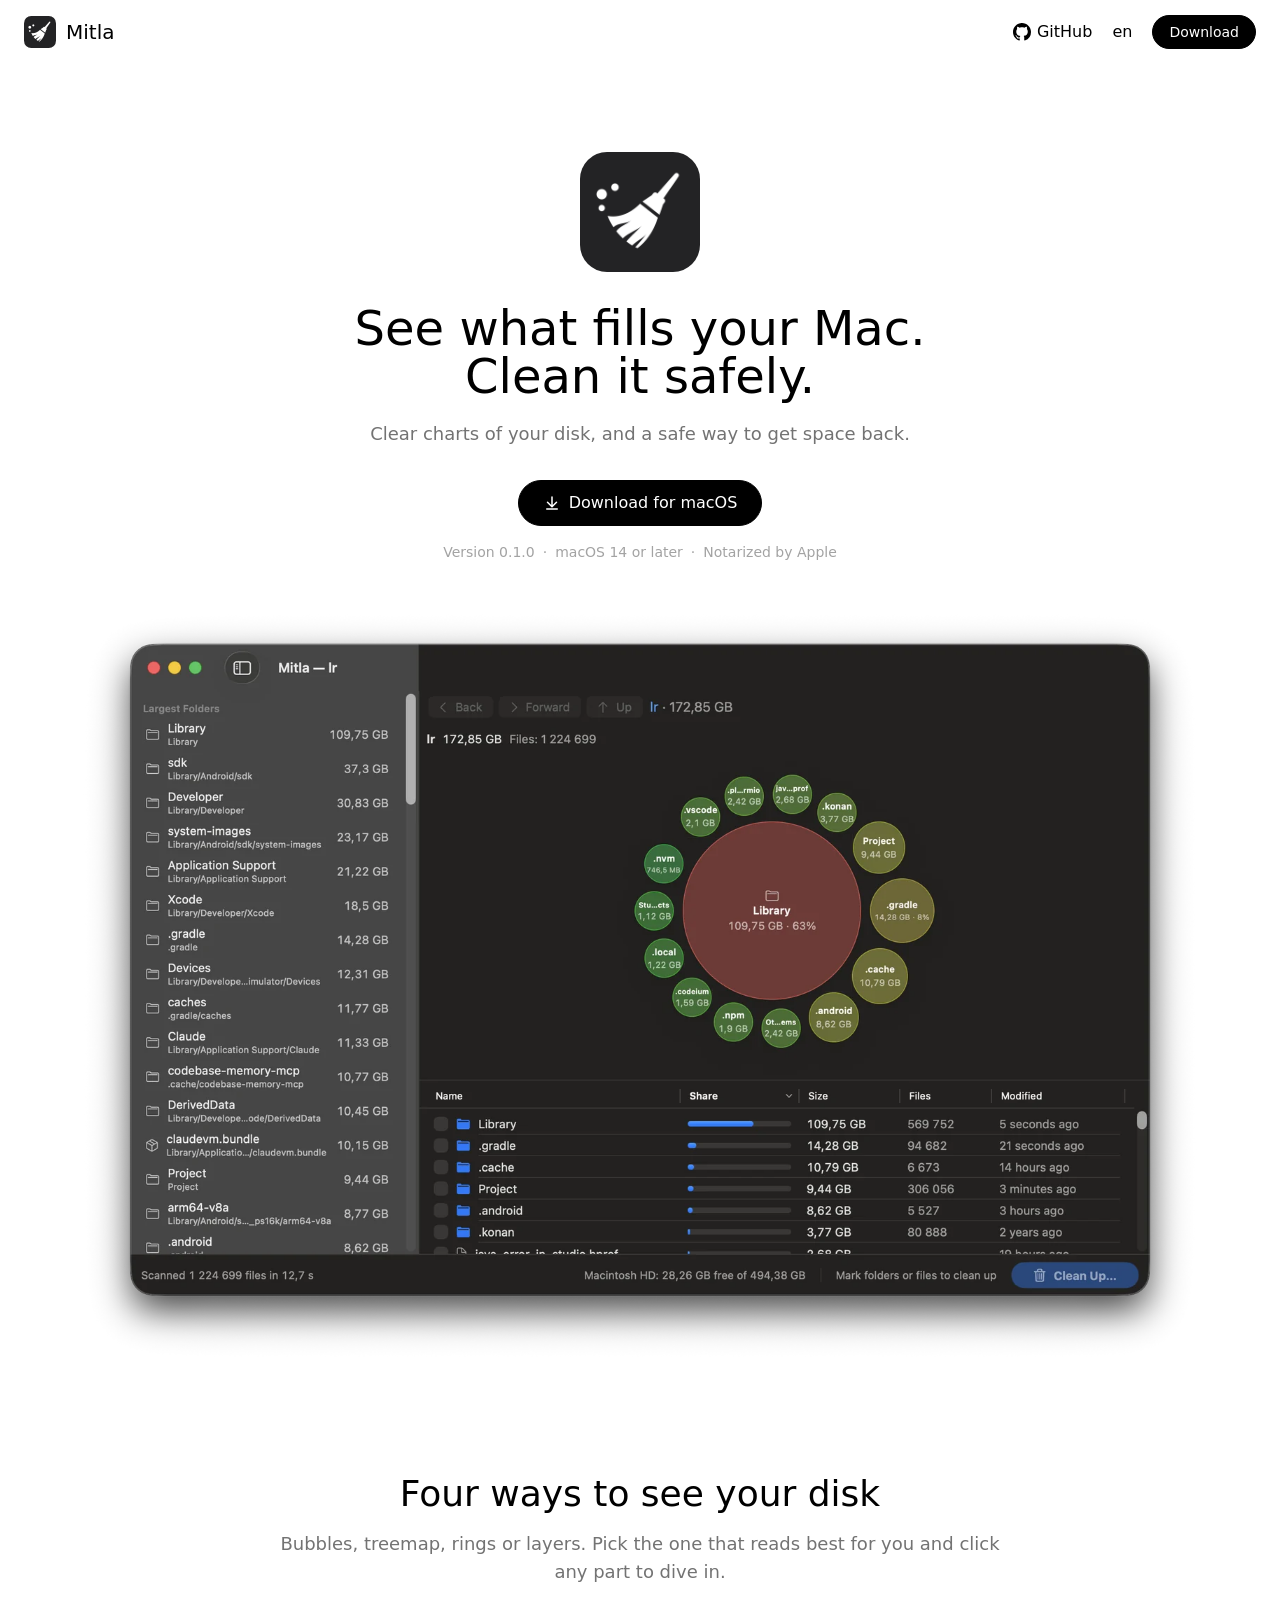
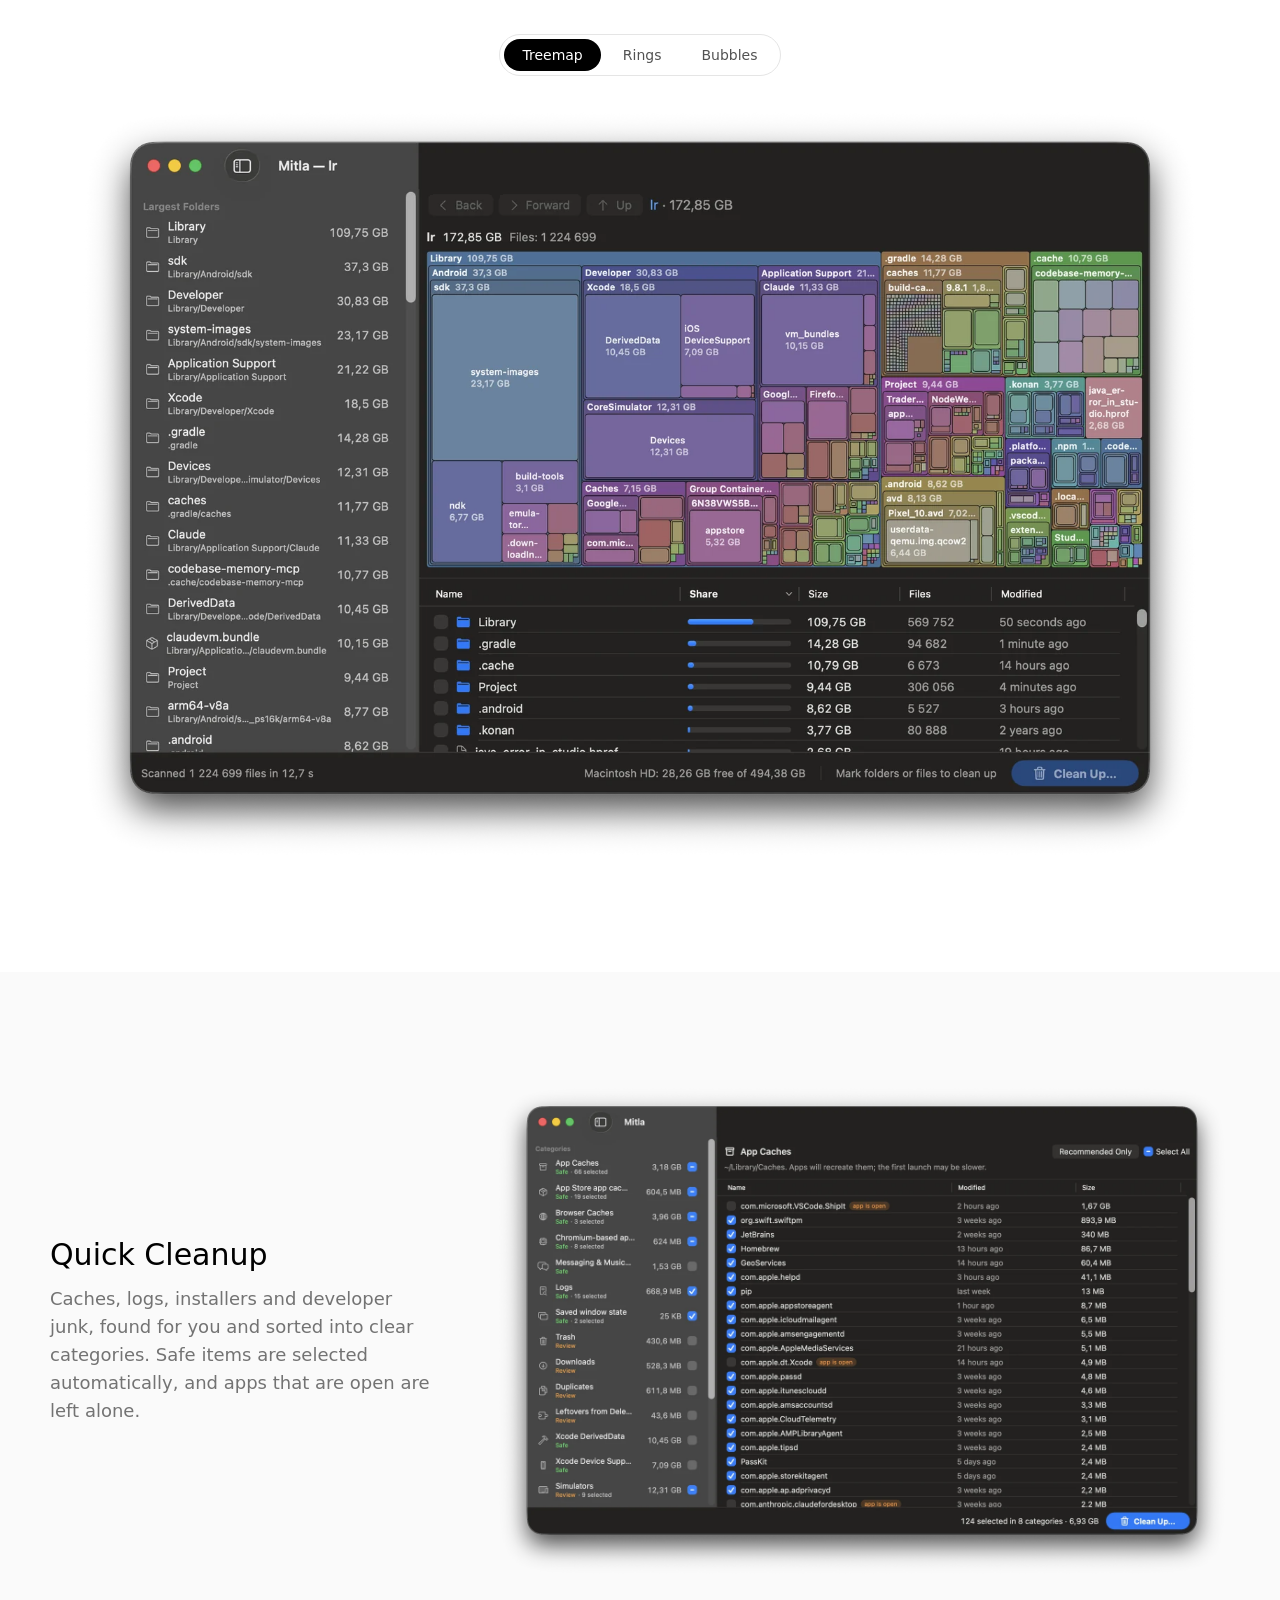
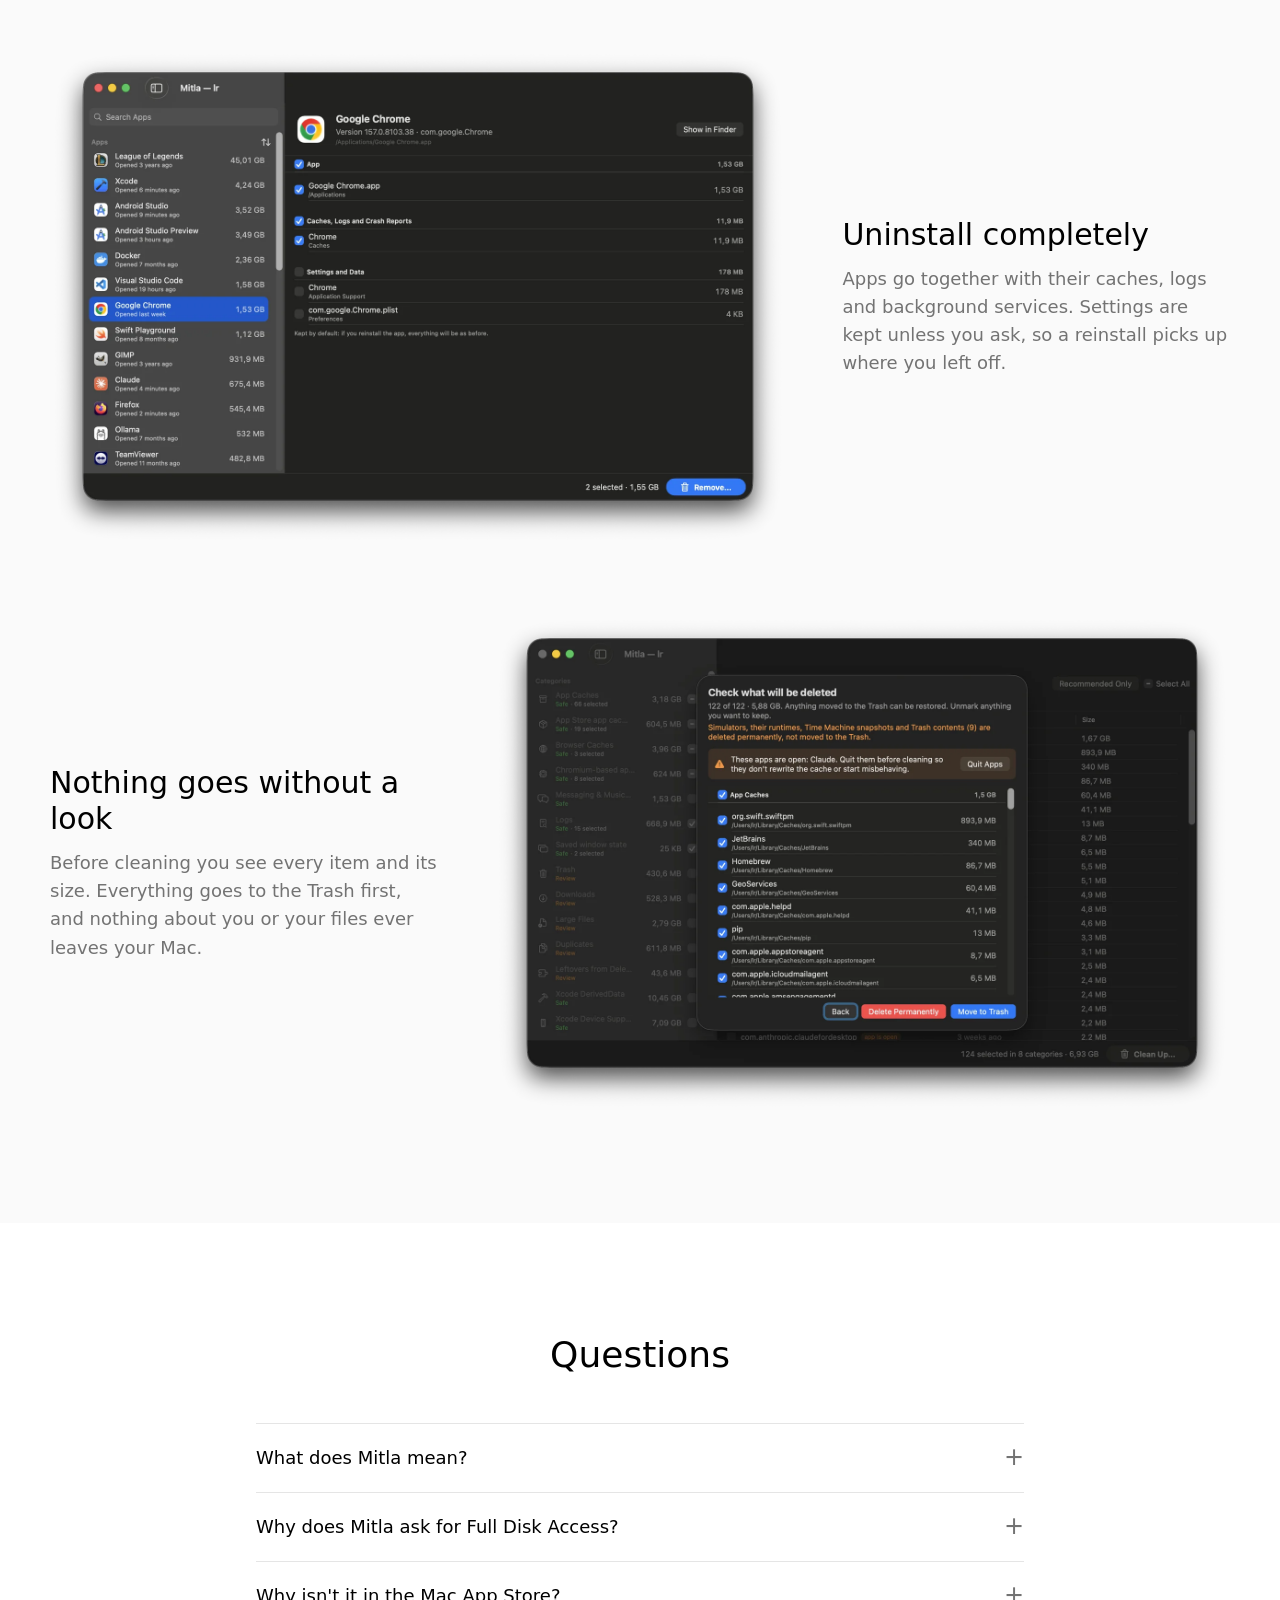
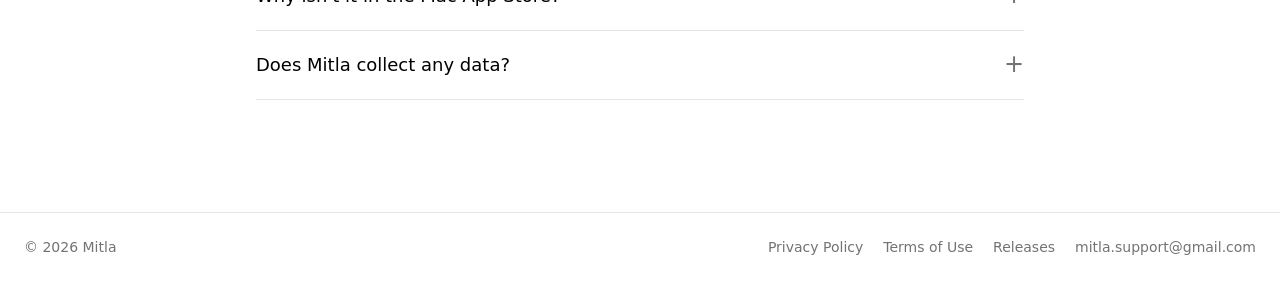
==== commit b576beae: "Update website" ====
--- a/index.html
+++ b/index.html
@@ -14,9 +14,9 @@
   <meta name="twitter:card" content="summary_large_image">
   <link rel="icon" href="icon.png">
   <link rel="apple-touch-icon" href="icon.png">
-  <link rel="stylesheet" href="style.css?v=3">
-  <script src="i18n.js?v=4" defer></script>
-  <script src="site.js?v=3" defer></script>
+  <link rel="stylesheet" href="style.css?v=6">
+  <script src="i18n.js?v=6" defer></script>
+  <script src="site.js?v=6" defer></script>
 </head>
 <body>
   <header class="nav">
--- a/style.css
+++ b/style.css
@@ -63,12 +63,10 @@
 .nav-end .text-link svg { width: 18px; height: 18px; }
 @media (max-width: 850px) { .nav-links { display: none; } }
 @media (max-width: 480px) { .nav-end .text-link { display: none; } }
-.lang { position: relative; display: inline-flex; align-items: center; color: var(--fg-3); cursor: pointer; }
-.lang svg { position: absolute; left: 10px; width: 16px; height: 16px; pointer-events: none; }
-.lang select { appearance: none; -webkit-appearance: none; font: inherit; font-size: 14px; line-height: 1.43; color: var(--fg-2); background: transparent; border: 1px solid var(--border); border-radius: var(--radius-pill); padding: 5px 14px 5px 32px; cursor: pointer; max-width: 150px; }
-.lang select:hover { border-color: var(--border-strong); }
-.lang select:focus-visible { outline: none; box-shadow: var(--focus-ring); }
-@media (max-width: 480px) { .lang select { max-width: 120px; padding-right: 10px; } }
+.lang { position: relative; display: inline-flex; align-items: center; }
+.lang select { appearance: none; -webkit-appearance: none; font: inherit; font-size: 16px; color: var(--fg); background: transparent; border: 0; padding: 0; cursor: pointer; }
+.lang select:hover { color: var(--fg-3); }
+.lang select:focus-visible { outline: none; box-shadow: var(--focus-ring); border-radius: 4px; }
 .visually-hidden { position: absolute !important; width: 1px; height: 1px; padding: 0; margin: -1px; overflow: hidden; clip: rect(0 0 0 0); white-space: nowrap; border: 0; }
 
 /* ---------- Кнопки ---------- */
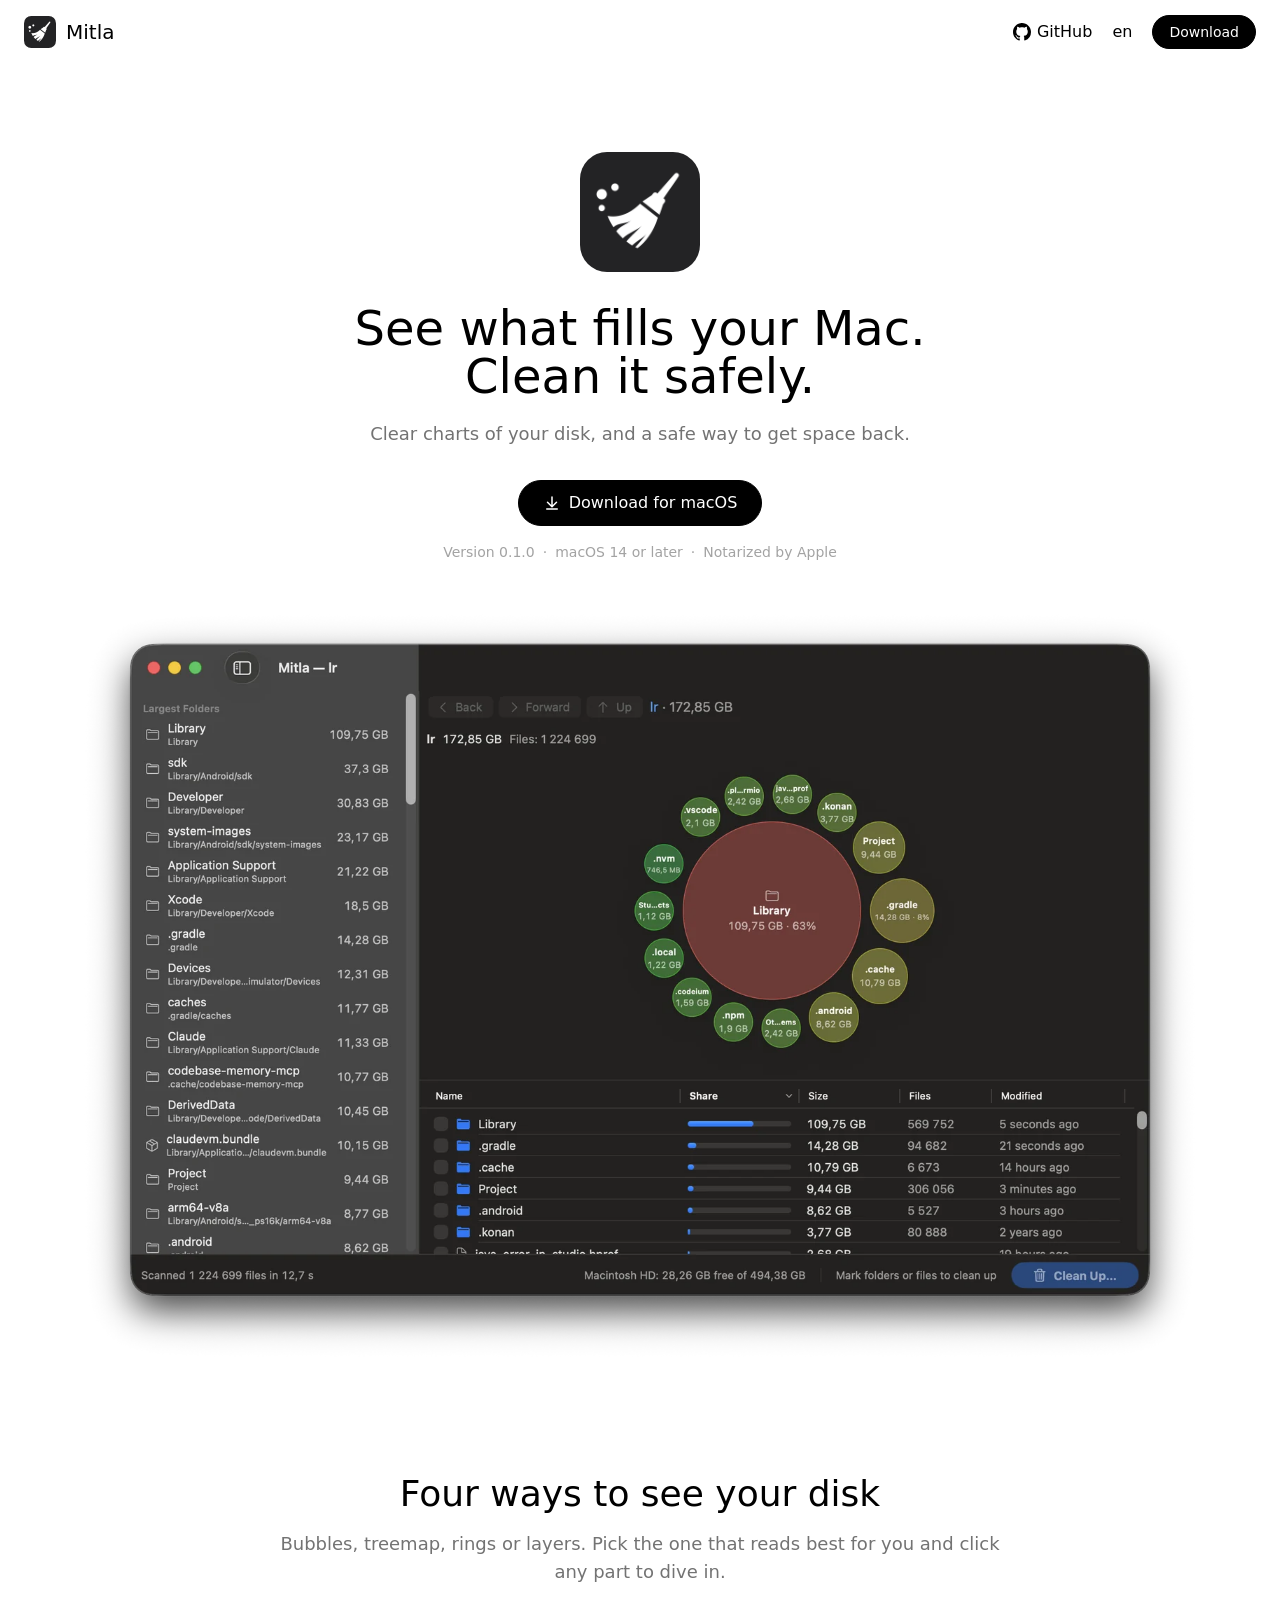
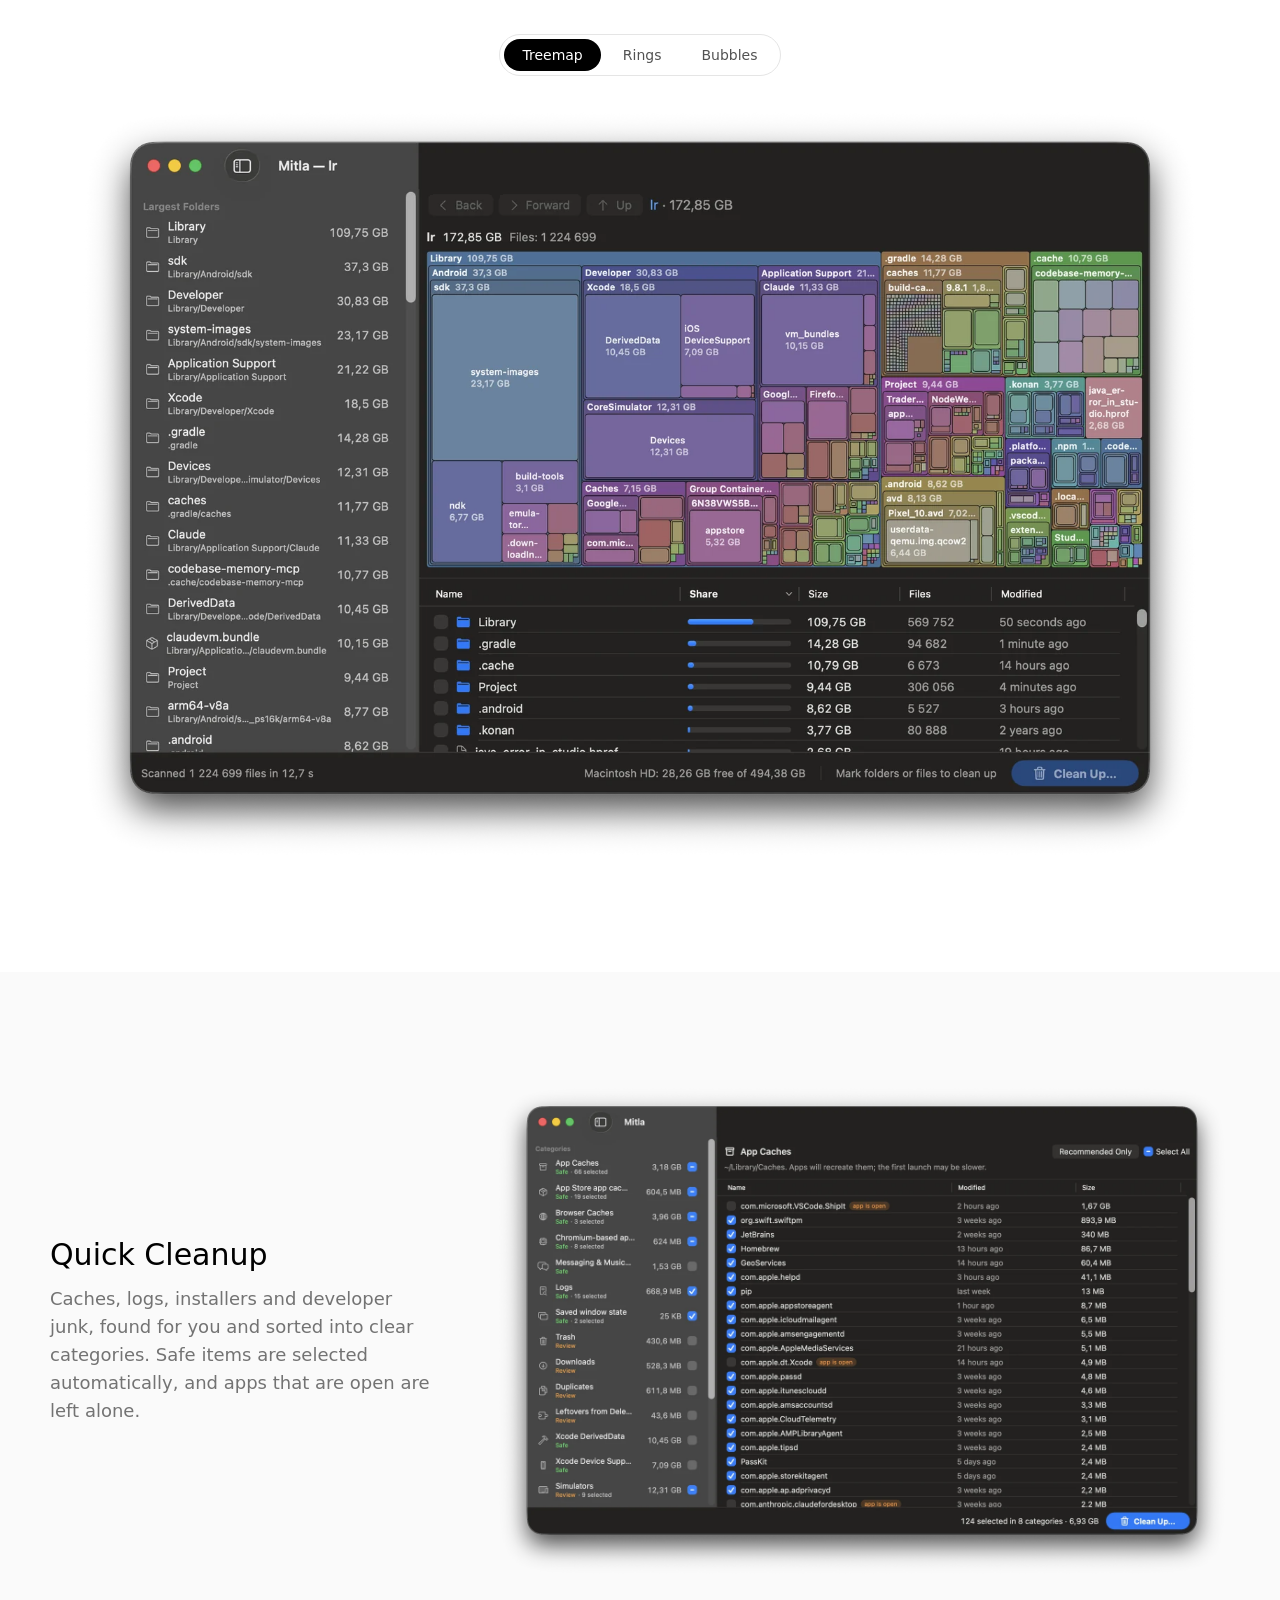
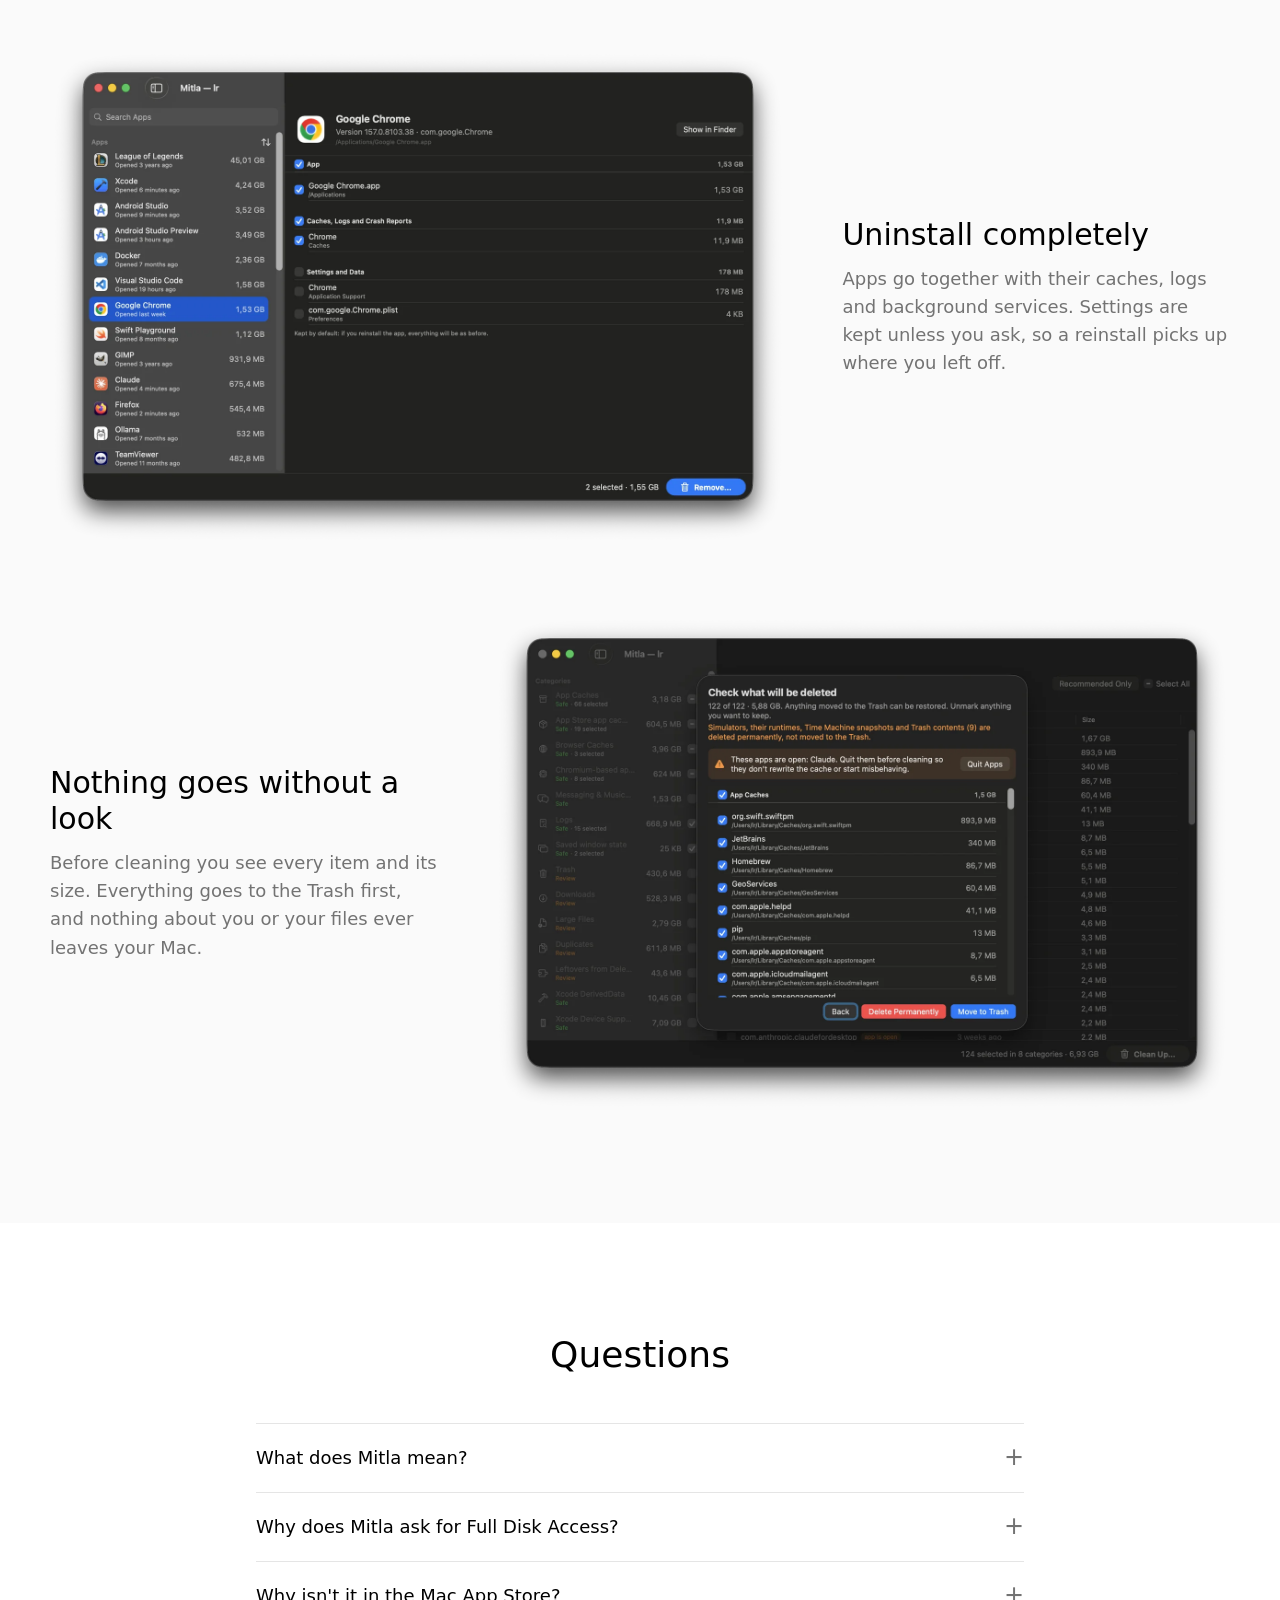
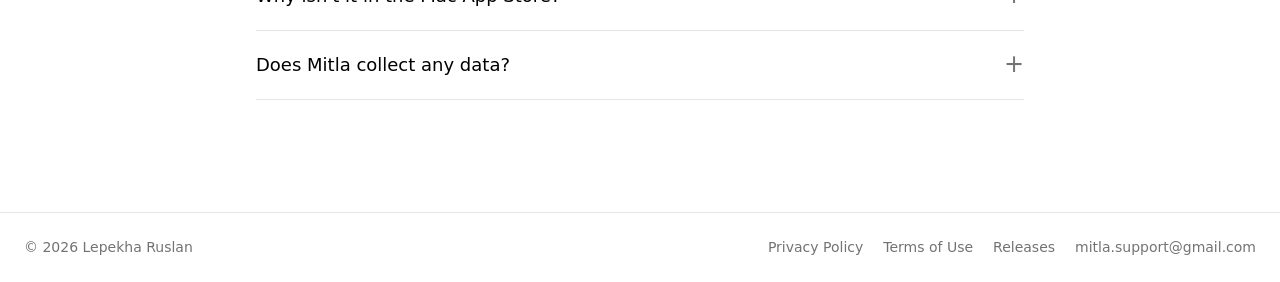
==== commit 288d4bd1: "Update website" ====
--- a/index.html
+++ b/index.html
@@ -117,7 +117,7 @@
 
   <footer>
     <div class="wrap">
-      <span>© 2026 Mitla</span>
+      <span>© 2026 Lepekha Ruslan</span>
       <nav aria-label="Footer">
         <a href="privacy/" data-i18n="privacy">Privacy Policy</a>
         <a href="terms/" data-i18n="terms">Terms of Use</a>
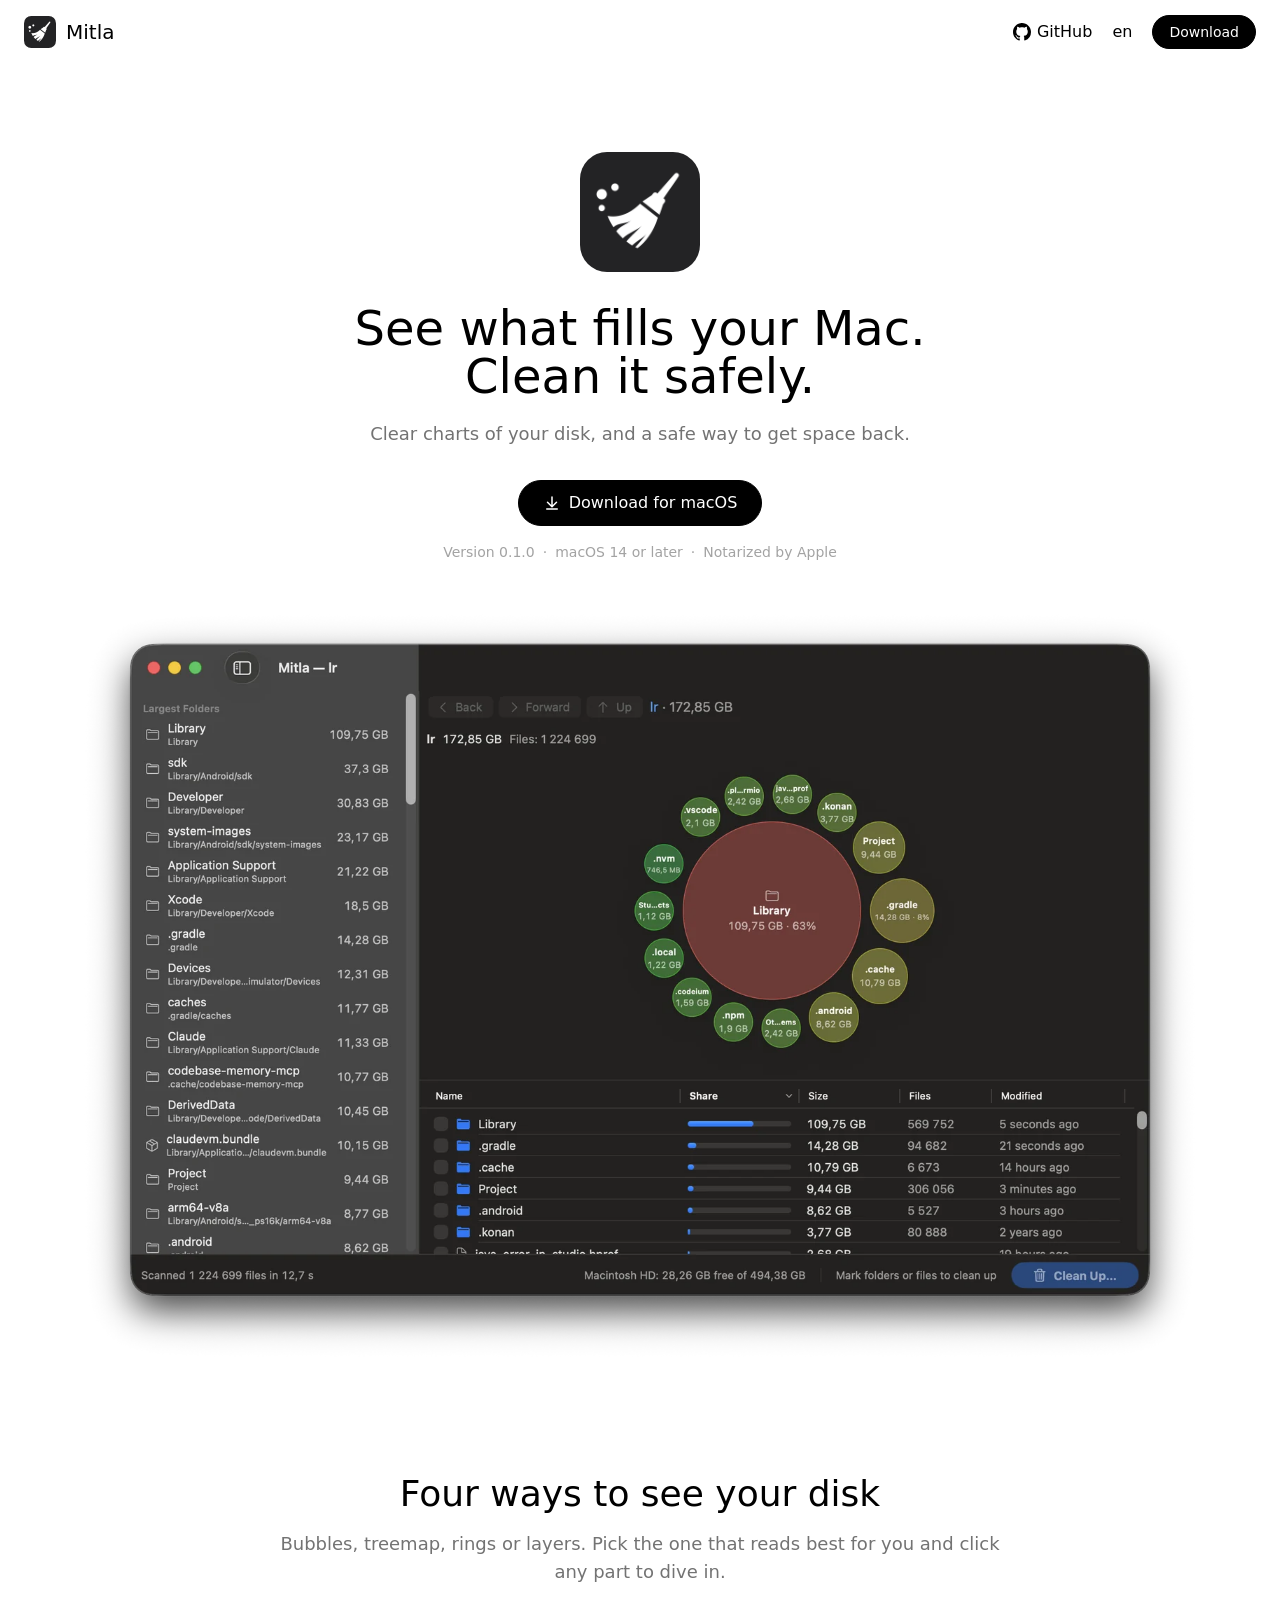
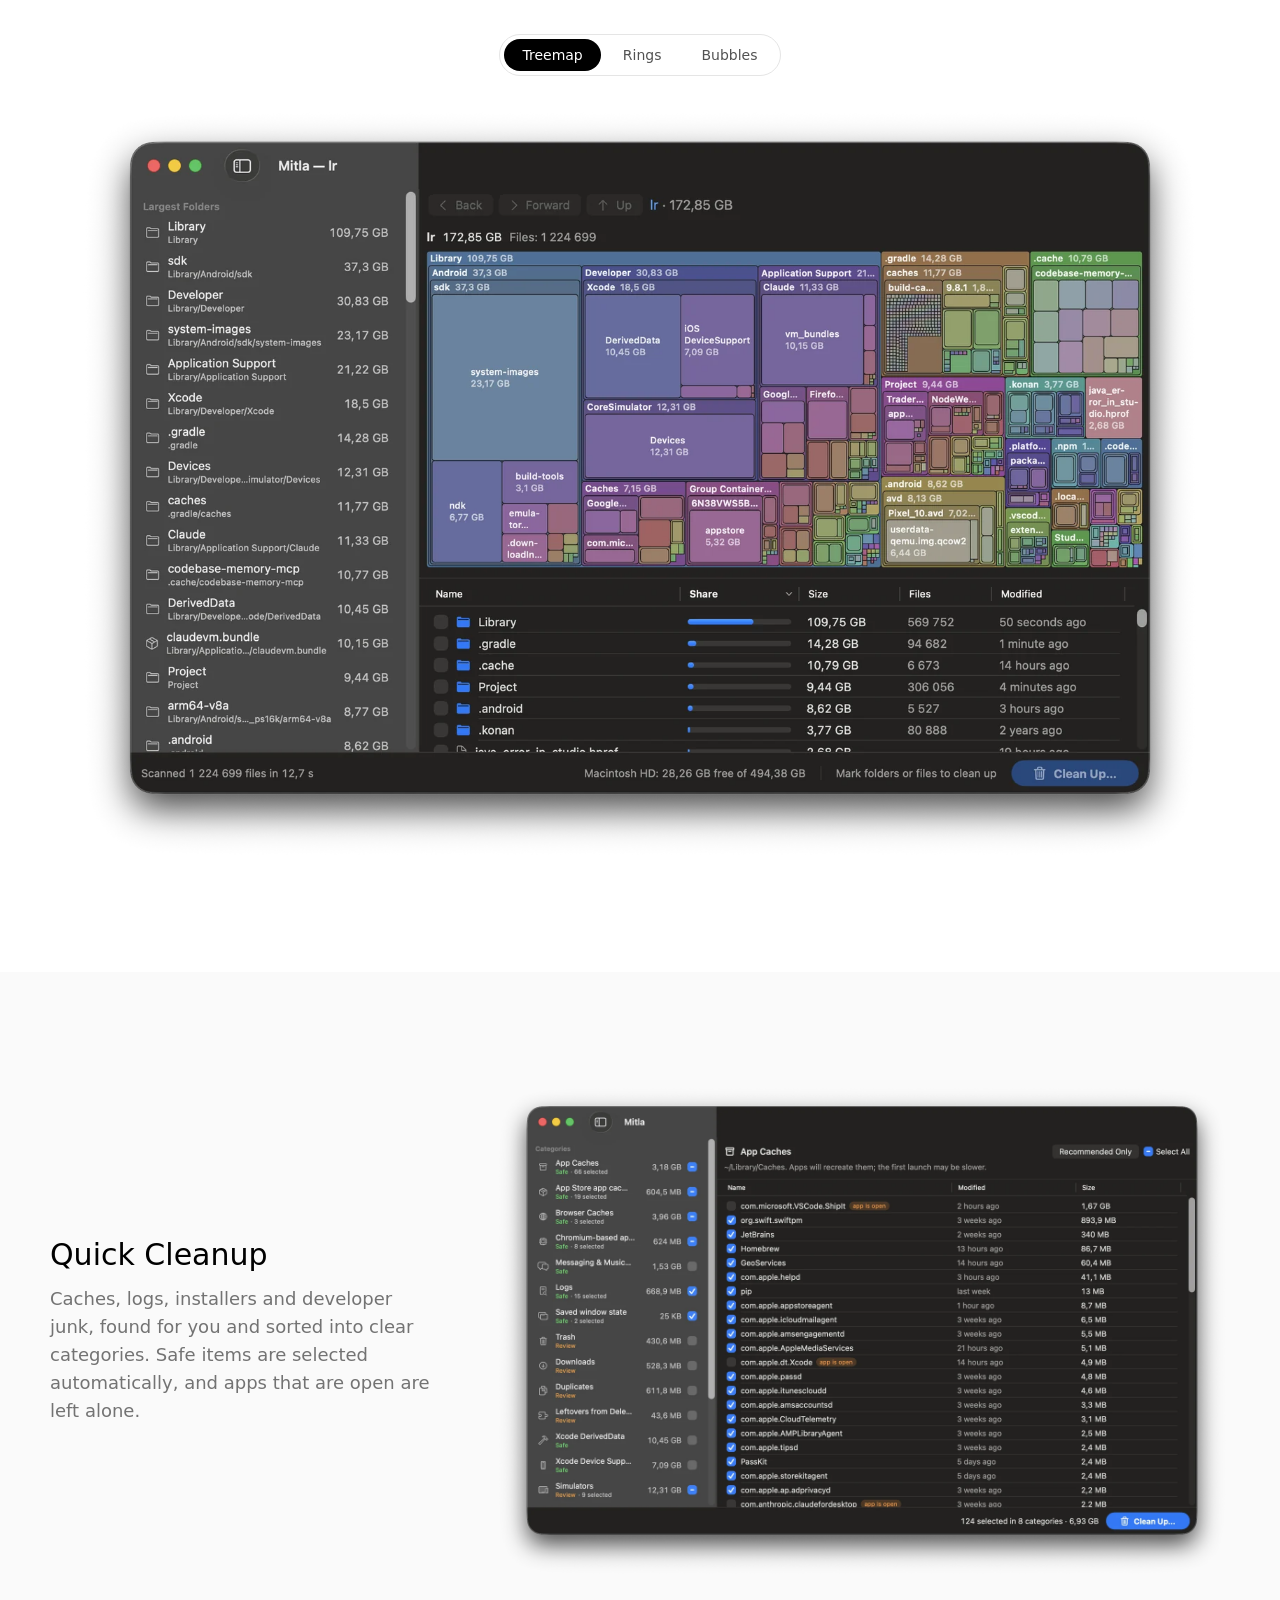
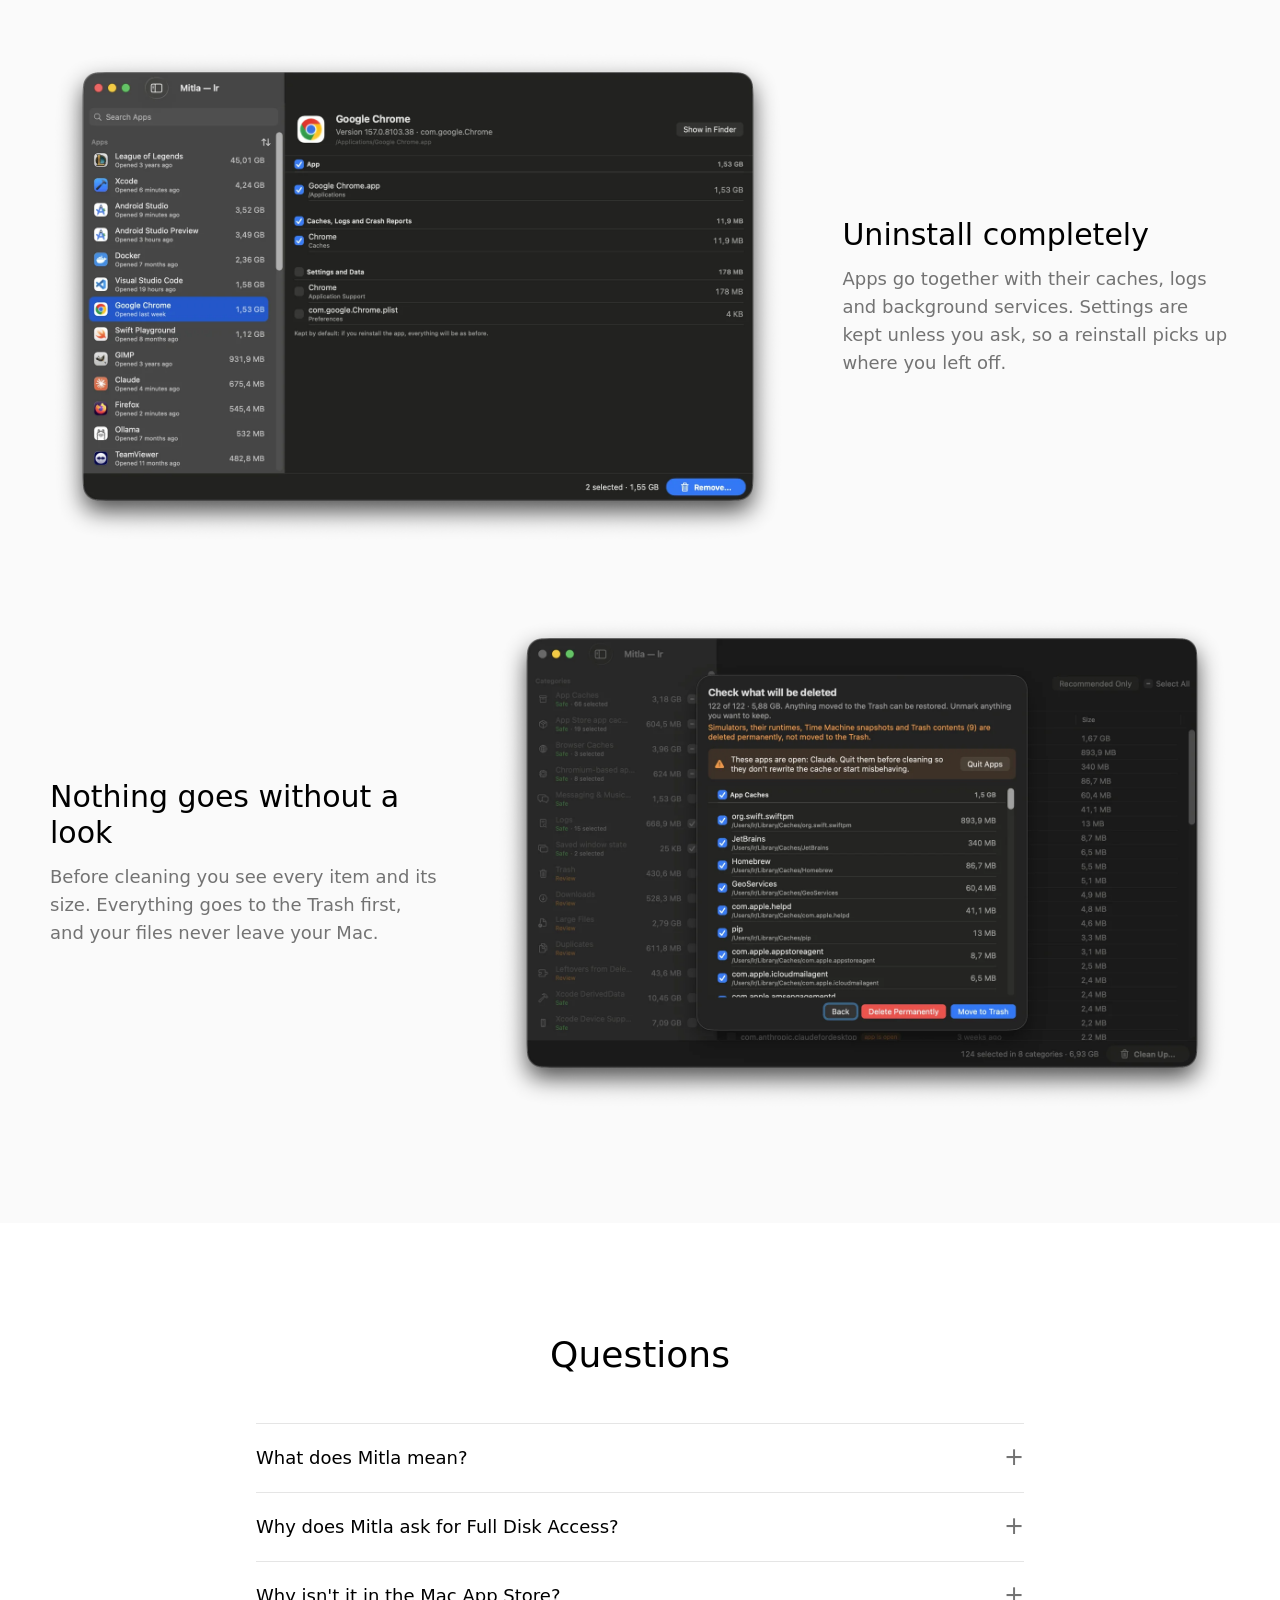
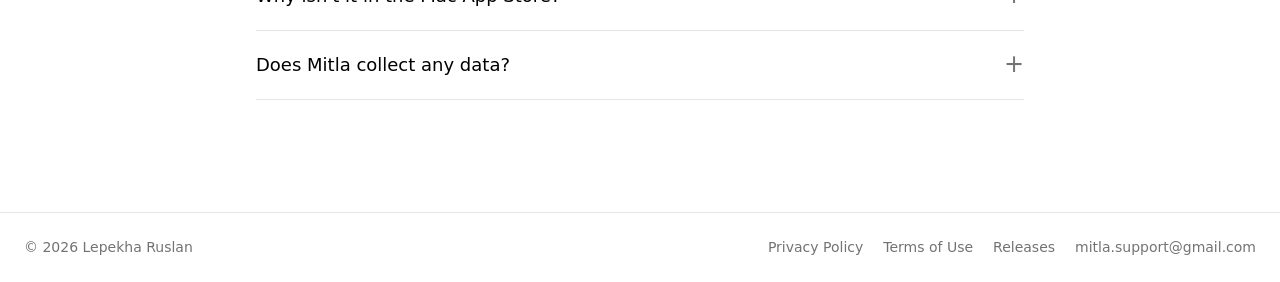
==== commit 3622faa6: "Mitla 0.1.2" ====
--- a/index.html
+++ b/index.html
@@ -8,14 +8,14 @@
   <!-- Репозиторій GitHub, з релізів якого качається DMG. Заміни на свій, наприклад "ruslan/mitla". -->
   <meta name="mitla:repo" content="lepekha/mitla-releases">
   <meta property="og:title" content="Mitla — see what fills your Mac">
-  <meta property="og:description" content="Disk space analyzer and safe cleaner for macOS. Private, native, free of tracking.">
+  <meta property="og:description" content="Disk space analyzer and safe cleaner for macOS. Native, and your files never leave your Mac.">
   <meta property="og:image" content="og.png">
   <meta property="og:type" content="website">
   <meta name="twitter:card" content="summary_large_image">
   <link rel="icon" href="icon.png">
   <link rel="apple-touch-icon" href="icon.png">
   <link rel="stylesheet" href="style.css?v=6">
-  <script src="i18n.js?v=6" defer></script>
+  <script src="i18n.js?v=7" defer></script>
   <script src="site.js?v=6" defer></script>
 </head>
 <body>
@@ -91,7 +91,7 @@
         <div class="row">
           <div class="row-text">
             <h3 data-i18n="safeTitle">Nothing goes without a look</h3>
-            <p data-i18n="safeText">Before cleaning you see every item and its size. Everything goes to the Trash first, and nothing about you or your files ever leaves your Mac.</p>
+            <p data-i18n="safeText">Before cleaning you see every item and its size. Everything goes to the Trash first, and your files never leave your Mac.</p>
           </div>
           <div class="screenshot"><img src="screenshots/confirm.webp" alt="Confirmation listing everything that will be moved to the Trash" width="2488" height="1670" loading="lazy"></div>
         </div>
@@ -109,7 +109,7 @@
           <details><summary data-i18n="q3">Why isn't it in the Mac App Store?</summary>
             <p data-i18n="a3">App Store apps run in a sandbox that can't see your whole disk. Mitla is signed with an Apple Developer ID and notarized by Apple. On first launch macOS only asks once to confirm an app from the internet and notes that Apple found no malicious software.</p></details>
           <details><summary data-i18n="q4">Does Mitla collect any data?</summary>
-            <p data-i18n-html="a4">No. It has no analytics or tracking, and goes online only to check for updates. See the <a href="privacy/">Privacy Policy</a>.</p></details>
+            <p data-i18n-html="a4">Only anonymous usage statistics and crash reports, sent through Firebase by Google. Your files, their names and contents never leave your Mac, and you can turn statistics off in the Mitla menu. See the <a href="privacy/">Privacy Policy</a>.</p></details>
         </div>
       </div>
     </section>
